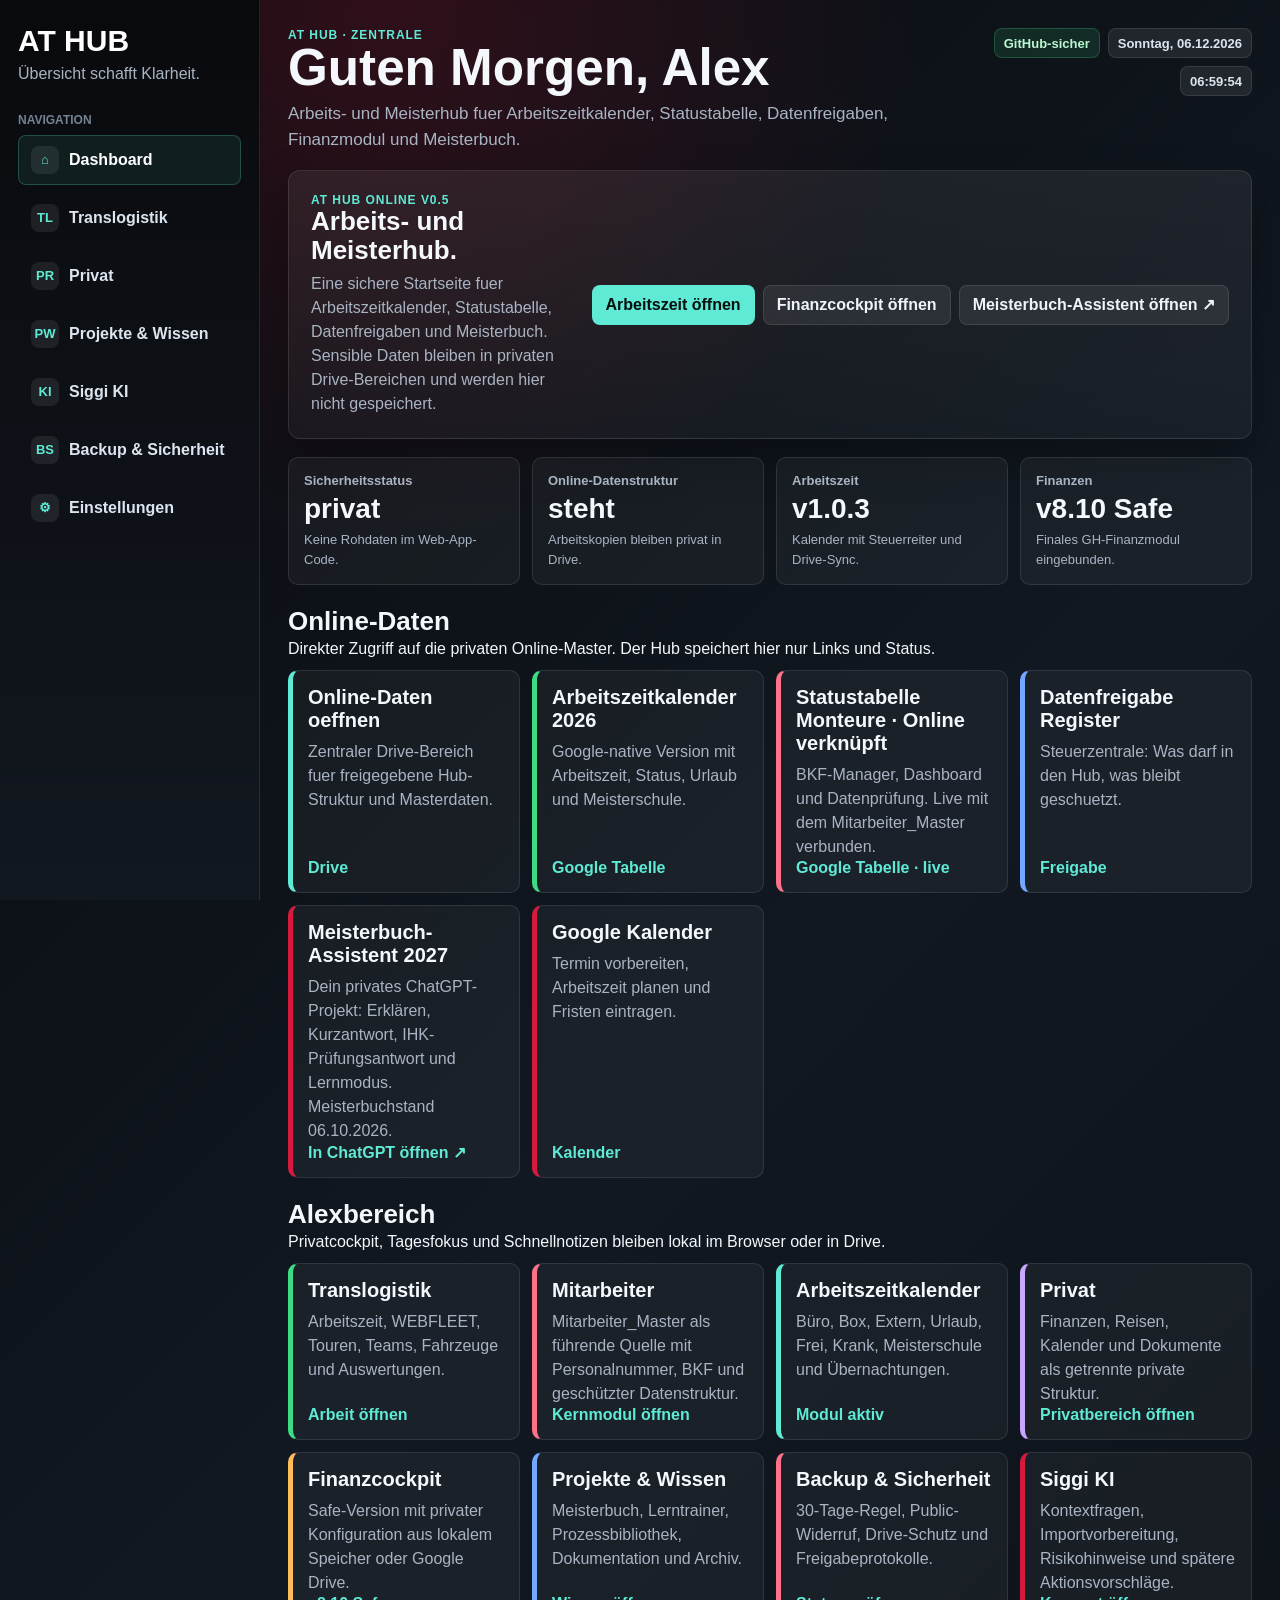
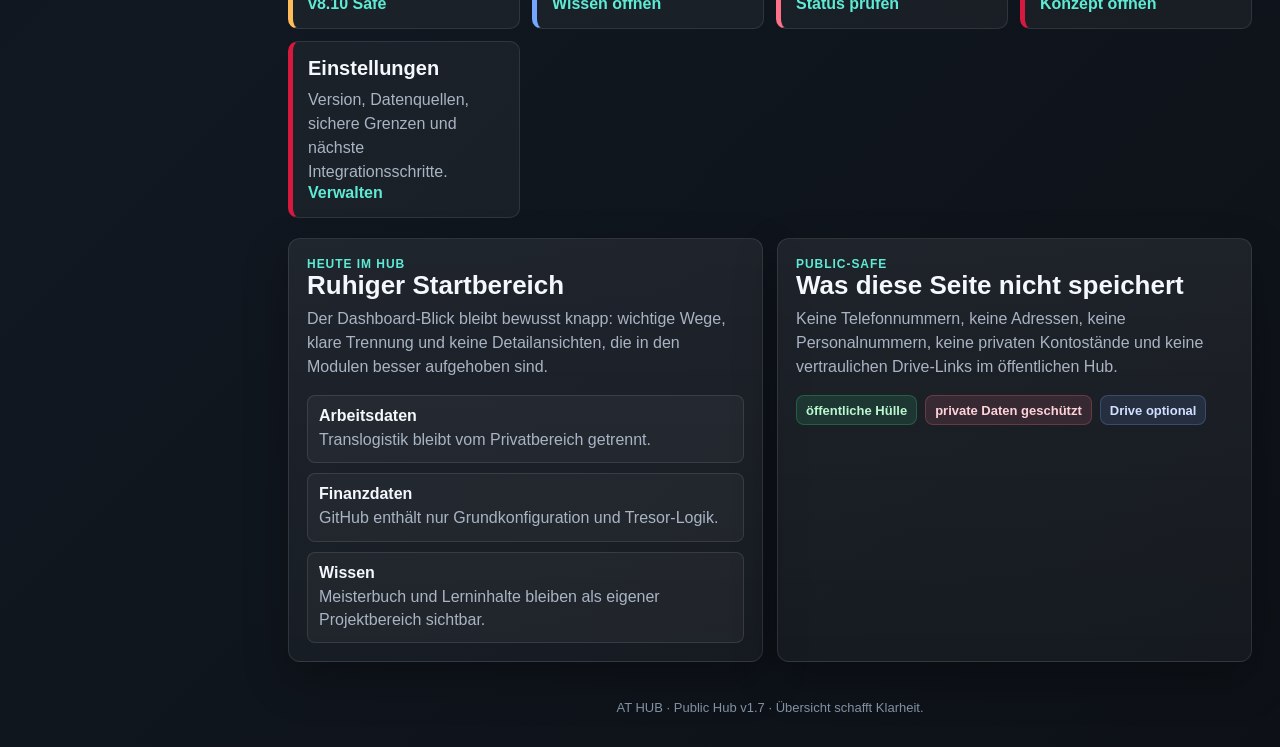
==== index.html @ 854dbe19 "Mitarbeiter-Kernmodul auf Dashboard verlinken" ====
<!doctype html>
<html lang="de">
<head>
  <meta charset="utf-8">
  <meta name="viewport" content="width=device-width,initial-scale=1,viewport-fit=cover">
  <meta name="theme-color" content="#0b0d10">
  <title>AT HUB · Dashboard</title>
  <link rel="manifest" href="manifest.webmanifest">
  <link rel="stylesheet" href="hub.css">
</head>
<body>
<div class="shell">
  <aside class="sidebar">
    <a class="brand" href="index.html">AT HUB</a>
    <div class="motto">Übersicht schafft Klarheit.</div>
    <div class="nav-label">Navigation</div>
    <nav class="nav" aria-label="Hauptnavigation">
      <a href="index.html" data-page="dashboard" class="active"><span class="nav-icon">⌂</span><span>Dashboard</span></a>
      <a href="translogistik.html" data-page="translogistik"><span class="nav-icon">TL</span><span>Translogistik</span></a>
      <a href="privat.html" data-page="privat"><span class="nav-icon">PR</span><span>Privat</span></a>
      <a href="projekte-wissen.html" data-page="wissen"><span class="nav-icon">PW</span><span>Projekte & Wissen</span></a>
      <a href="siggi.html" data-page="siggi"><span class="nav-icon">KI</span><span>Siggi KI</span></a>
      <a href="backup-sicherheit.html" data-page="backup"><span class="nav-icon">BS</span><span>Backup & Sicherheit</span></a>
      <a href="einstellungen-hub.html" data-page="settings"><span class="nav-icon">⚙</span><span>Einstellungen</span></a>
    </nav>
  </aside>

  <main class="content">
    <div class="topbar">
      <div>
        <div class="eyebrow">AT HUB · ZENTRALE</div>
        <h1 id="greeting">Willkommen, Alex</h1>
        <p class="lead">Arbeits- und Meisterhub fuer Arbeitszeitkalender, Statustabelle, Datenfreigaben, Finanzmodul und Meisterbuch.</p>
      </div>
      <div class="status-stack" aria-label="Status">
        <span class="badge safe">GitHub-sicher</span>
        <span class="badge" id="dateText">Datum lädt...</span>
        <span class="badge" id="timeText">Uhrzeit lädt...</span>
      </div>
    </div>

    <section class="hero">
      <div>
        <div class="eyebrow">AT HUB ONLINE v0.5</div>
        <h2>Arbeits- und Meisterhub.</h2>
        <p class="subtle">Eine sichere Startseite fuer Arbeitszeitkalender, Statustabelle, Datenfreigaben und Meisterbuch. Sensible Daten bleiben in privaten Drive-Bereichen und werden hier nicht gespeichert.</p>
      </div>
      <div class="hero-actions">
        <a class="primary-btn" href="arbeitszeit.html">Arbeitszeit öffnen</a>
        <a class="secondary-btn" href="finanzen.html">Finanzcockpit öffnen</a>
        <a class="secondary-btn" href="https://chatgpt.com/g/g-p-6ac491056b1c8191afe016817e76313a/project" target="_blank" rel="noopener noreferrer">Meisterbuch-Assistent öffnen ↗</a>
      </div>
    </section>

    <section class="kpi-grid" aria-label="Hub-Status">
      <article class="kpi"><span>Sicherheitsstatus</span><strong>privat</strong><small>Keine Rohdaten im Web-App-Code.</small></article>
      <article class="kpi"><span>Online-Datenstruktur</span><strong>steht</strong><small>Arbeitskopien bleiben privat in Drive.</small></article>
      <article class="kpi"><span>Arbeitszeit</span><strong>v1.0.3</strong><small>Kalender mit Steuerreiter und Drive-Sync.</small></article>
      <article class="kpi"><span>Finanzen</span><strong>v8.10 Safe</strong><small>Finales GH-Finanzmodul eingebunden.</small></article>
    </section>

    <section class="section-title">
      <div>
        <h2>Online-Daten</h2>
        <p>Direkter Zugriff auf die privaten Online-Master. Der Hub speichert hier nur Links und Status.</p>
      </div>
    </section>

    <div class="module-grid">
      <a class="module module-safe" target="_blank" rel="noopener noreferrer" href="https://drive.google.com/drive/folders/1_gGD9l6rOtXeI-fR3-jDnz3sCQzdpbnr">
        <strong>Online-Daten oeffnen</strong>
        <span>Zentraler Drive-Bereich fuer freigegebene Hub-Struktur und Masterdaten.</span>
        <em>Drive</em>
      </a>
      <a class="module module-work" target="_blank" rel="noopener noreferrer" href="https://docs.google.com/spreadsheets/d/16vAyVqq609U_ZDETvcE8yJM5kMEWAHtp7iB2ndohd1E/edit">
        <strong>Arbeitszeitkalender 2026</strong>
        <span>Google-native Version mit Arbeitszeit, Status, Urlaub und Meisterschule.</span>
        <em>Google Tabelle</em>
      </a>
      <a class="module module-warn" target="_blank" rel="noopener noreferrer" href="https://docs.google.com/spreadsheets/d/1d15_YpaeWthTHFiGiiyVT_990v9n_JuWL2WTGPTy9Ic/edit?usp=drivesdk">
        <strong>Statustabelle Monteure · Online verknüpft</strong>
        <span>BKF-Manager, Dashboard und Datenprüfung. Live mit dem Mitarbeiter_Master verbunden.</span>
        <em>Google Tabelle · live</em>
      </a>
      <a class="module module-info" target="_blank" rel="noopener noreferrer" href="https://docs.google.com/spreadsheets/d/1qKwXimipjuzNYaLTQLPjqeUhBv1ZwWlF7k2uiBNqElY/edit">
        <strong>Datenfreigabe Register</strong>
        <span>Steuerzentrale: Was darf in den Hub, was bleibt geschuetzt.</span>
        <em>Freigabe</em>
      </a>
      <a class="module module-ai" target="_blank" rel="noopener noreferrer" href="https://chatgpt.com/g/g-p-6ac491056b1c8191afe016817e76313a/project">
        <strong>Meisterbuch-Assistent 2027</strong>
        <span>Dein privates ChatGPT-Projekt: Erklären, Kurzantwort, IHK-Prüfungsantwort und Lernmodus. Meisterbuchstand 06.10.2026.</span>
        <em>In ChatGPT öffnen ↗</em>
      </a>
      <a class="module" target="_blank" rel="noopener noreferrer" href="https://calendar.google.com/calendar/u/0/r">
        <strong>Google Kalender</strong>
        <span>Termin vorbereiten, Arbeitszeit planen und Fristen eintragen.</span>
        <em>Kalender</em>
      </a>
    </div>

    <section class="section-title">
      <div>
        <h2>Alexbereich</h2>
        <p>Privatcockpit, Tagesfokus und Schnellnotizen bleiben lokal im Browser oder in Drive.</p>
      </div>
    </section>

    <div class="module-grid">
      <a class="module module-work" href="translogistik.html">
        <strong>Translogistik</strong>
        <span>Arbeitszeit, WEBFLEET, Touren, Teams, Fahrzeuge und Auswertungen.</span>
        <em>Arbeit öffnen</em>
      </a>
      <a class="module module-warn" href="mitarbeiter.html">
        <strong>Mitarbeiter</strong>
        <span>Mitarbeiter_Master als führende Quelle mit Personalnummer, BKF und geschützter Datenstruktur.</span>
        <em>Kernmodul öffnen</em>
      </a>
      <a class="module module-safe" href="arbeitszeit.html">
        <strong>Arbeitszeitkalender</strong>
        <span>Büro, Box, Extern, Urlaub, Frei, Krank, Meisterschule und Übernachtungen.</span>
        <em>Modul aktiv</em>
      </a>
      <a class="module module-private" href="privat.html">
        <strong>Privat</strong>
        <span>Finanzen, Reisen, Kalender und Dokumente als getrennte private Struktur.</span>
        <em>Privatbereich öffnen</em>
      </a>
      <a class="module module-money" href="finanzen.html">
        <strong>Finanzcockpit</strong>
        <span>Safe-Version mit privater Konfiguration aus lokalem Speicher oder Google Drive.</span>
        <em>v8.10 Safe</em>
      </a>
      <a class="module module-info" href="projekte-wissen.html">
        <strong>Projekte & Wissen</strong>
        <span>Meisterbuch, Lerntrainer, Prozessbibliothek, Dokumentation und Archiv.</span>
        <em>Wissen öffnen</em>
      </a>
      <a class="module module-warn" href="backup-sicherheit.html">
        <strong>Backup & Sicherheit</strong>
        <span>30-Tage-Regel, Public-Widerruf, Drive-Schutz und Freigabeprotokolle.</span>
        <em>Status prüfen</em>
      </a>
      <a class="module module-ai" href="siggi.html">
        <strong>Siggi KI</strong>
        <span>Kontextfragen, Importvorbereitung, Risikohinweise und spätere Aktionsvorschläge.</span>
        <em>Konzept öffnen</em>
      </a>
      <a class="module" href="einstellungen-hub.html">
        <strong>Einstellungen</strong>
        <span>Version, Datenquellen, sichere Grenzen und nächste Integrationsschritte.</span>
        <em>Verwalten</em>
      </a>
    </div>

    <section class="split">
      <article class="panel">
        <div class="eyebrow">HEUTE IM HUB</div>
        <h2>Ruhiger Startbereich</h2>
        <p>Der Dashboard-Blick bleibt bewusst knapp: wichtige Wege, klare Trennung und keine Detailansichten, die in den Modulen besser aufgehoben sind.</p>
        <div class="check-list">
          <div><strong>Arbeitsdaten</strong><span>Translogistik bleibt vom Privatbereich getrennt.</span></div>
          <div><strong>Finanzdaten</strong><span>GitHub enthält nur Grundkonfiguration und Tresor-Logik.</span></div>
          <div><strong>Wissen</strong><span>Meisterbuch und Lerninhalte bleiben als eigener Projektbereich sichtbar.</span></div>
        </div>
      </article>
      <article class="panel">
        <div class="eyebrow">PUBLIC-SAFE</div>
        <h2>Was diese Seite nicht speichert</h2>
        <p>Keine Telefonnummern, keine Adressen, keine Personalnummern, keine privaten Kontostände und keine vertraulichen Drive-Links im öffentlichen Hub.</p>
        <div class="actions">
          <span class="badge safe">öffentliche Hülle</span>
          <span class="badge lock">private Daten geschützt</span>
          <span class="badge sync">Drive optional</span>
        </div>
      </article>
    </section>

    <footer>AT HUB · Public Hub v1.7 · Übersicht schafft Klarheit.</footer>
  </main>
</div>
<script src="hub-sync.js"></script>
</body>
</html>
---- hub.css ----
:root{
  --bg:#0b0d10;
  --surface:#11161d;
  --surface-2:#161d26;
  --panel:#1b232e;
  --panel-soft:#202a36;
  --ink:#f4f7fb;
  --muted:#a9b4c3;
  --line:rgba(255,255,255,.1);
  --brand:#d7193f;
  --brand-2:#5eead4;
  --work:#3ddc84;
  --blue:#74a7ff;
  --amber:#ffbd59;
  --purple:#c7a7ff;
  --danger:#ff7188;
  --shadow:0 18px 44px rgba(0,0,0,.28);
}

*{box-sizing:border-box}

html{min-height:100%}

body{
  margin:0;
  min-height:100vh;
  font-family:Arial,Helvetica,sans-serif;
  background:
    radial-gradient(circle at 30% 0%, rgba(215,25,63,.18), transparent 34rem),
    linear-gradient(135deg,#090a0d 0%,#111821 48%,#0d1117 100%);
  color:var(--ink);
}

a{color:inherit}

.shell{
  display:grid;
  grid-template-columns:260px minmax(0,1fr);
  min-height:100vh;
}

.sidebar{
  position:sticky;
  top:0;
  height:100vh;
  padding:24px 18px;
  background:linear-gradient(180deg,#090a0d,#121820);
  border-right:1px solid var(--line);
}

.brand{
  display:block;
  color:#fff;
  font-size:30px;
  font-weight:900;
  letter-spacing:0;
  text-decoration:none;
}

.motto{
  margin-top:5px;
  color:var(--muted);
  line-height:1.35;
}

.nav-label{
  margin-top:28px;
  margin-bottom:8px;
  color:#758294;
  font-size:12px;
  font-weight:800;
  text-transform:uppercase;
}

.nav{
  display:grid;
  gap:8px;
}

.nav a{
  display:flex;
  align-items:center;
  gap:10px;
  min-height:44px;
  padding:10px 12px;
  border:1px solid transparent;
  border-radius:8px;
  color:#dce5ef;
  text-decoration:none;
  font-weight:800;
}

.nav a:hover,
.nav a.active{
  border-color:rgba(94,234,212,.24);
  background:rgba(94,234,212,.08);
  color:#fff;
}

.nav-icon{
  display:grid;
  place-items:center;
  width:28px;
  min-width:28px;
  height:28px;
  border-radius:8px;
  background:rgba(255,255,255,.08);
  color:var(--brand-2);
  font-size:13px;
  font-weight:900;
}

.content{
  width:min(1480px,100%);
  padding:28px;
}

.topbar{
  display:flex;
  align-items:flex-start;
  justify-content:space-between;
  gap:18px;
  margin-bottom:18px;
}

.eyebrow{
  color:var(--brand-2);
  font-size:12px;
  font-weight:900;
  letter-spacing:.08em;
  text-transform:uppercase;
}

h1,h2,h3,p{margin-top:0}

h1{
  margin-bottom:8px;
  font-size:clamp(30px,4vw,52px);
  line-height:1;
}

h2{
  margin-bottom:8px;
  font-size:26px;
  line-height:1.1;
}

h3{
  margin-bottom:7px;
  font-size:19px;
}

.lead,
.subtle,
.panel p,
.module span,
.kpi small,
.data-item p{
  color:var(--muted);
  line-height:1.5;
}

.lead{
  max-width:760px;
  margin-bottom:0;
  font-size:17px;
}

.status-stack{
  display:flex;
  flex-wrap:wrap;
  justify-content:flex-end;
  gap:8px;
}

.badge{
  display:inline-flex;
  align-items:center;
  justify-content:center;
  min-height:30px;
  border-radius:8px;
  padding:5px 9px;
  background:rgba(255,255,255,.08);
  border:1px solid var(--line);
  color:#dce5ef;
  font-size:13px;
  font-weight:800;
  white-space:nowrap;
}

.badge.safe,
.badge.ok{background:rgba(61,220,132,.12);border-color:rgba(61,220,132,.24);color:#baf7d1}
.badge.lock{background:rgba(255,113,136,.12);border-color:rgba(255,113,136,.24);color:#ffd1d9}
.badge.sync{background:rgba(116,167,255,.12);border-color:rgba(116,167,255,.24);color:#d1e0ff}
.badge.open{background:rgba(255,189,89,.12);border-color:rgba(255,189,89,.28);color:#ffe2ad}

.hero,
.panel,
.wt-panel,
.wt-syncbar,
.wt-toolbar,
.wt-focusbar{
  border:1px solid var(--line);
  border-radius:12px;
  background:linear-gradient(180deg,rgba(255,255,255,.065),rgba(255,255,255,.035));
  box-shadow:var(--shadow);
}

.hero{
  display:grid;
  grid-template-columns:minmax(0,1fr) auto;
  gap:18px;
  align-items:center;
  padding:22px;
  margin-bottom:18px;
}

.hero h2{max-width:780px}
.hero p{max-width:860px;margin-bottom:0}

.hero-actions,
.actions,
.wt-actions{
  display:flex;
  flex-wrap:wrap;
  gap:8px;
  align-items:center;
}

.primary-btn,
.secondary-btn,
.danger-btn,
.wt-primary-btn,
button{
  min-height:40px;
  border:1px solid transparent;
  border-radius:8px;
  padding:9px 13px;
  font:inherit;
  font-weight:900;
  color:var(--ink);
  cursor:pointer;
  text-decoration:none;
  display:inline-flex;
  align-items:center;
  justify-content:center;
  gap:7px;
  white-space:nowrap;
}

.primary-btn,
.wt-primary-btn{
  background:var(--brand-2);
  color:#06100f;
}

.secondary-btn,
button{
  background:rgba(255,255,255,.08);
  border-color:var(--line);
  color:#eef4fa;
}

.danger-btn{
  background:rgba(255,113,136,.14);
  border-color:rgba(255,113,136,.28);
  color:#ffd7de;
}

.primary-btn:hover,
.wt-primary-btn:hover{filter:brightness(1.07)}
.secondary-btn:hover,
button:hover{background:rgba(94,234,212,.1);border-color:rgba(94,234,212,.35)}
.danger-btn:hover{background:rgba(255,113,136,.2)}

.kpi-grid,
.module-grid,
.data-list,
.wt-kpis{
  display:grid;
  grid-template-columns:repeat(auto-fit,minmax(220px,1fr));
  gap:12px;
  margin-bottom:20px;
}

.kpi,
.module,
.data-item{
  border:1px solid var(--line);
  border-radius:10px;
  background:rgba(255,255,255,.045);
  padding:15px;
}

.kpi span,
.data-item span{
  display:block;
  color:var(--muted);
  font-size:13px;
  font-weight:800;
}

.kpi strong{
  display:block;
  margin-top:5px;
  font-size:28px;
}

.kpi small{
  display:block;
  margin-top:5px;
  font-size:13px;
}

.section-title{
  display:flex;
  align-items:end;
  justify-content:space-between;
  gap:16px;
  margin:22px 0 12px;
}

.section-title h2{margin-bottom:4px}
.section-title p{margin-bottom:0}

.module{
  display:flex;
  flex-direction:column;
  min-height:164px;
  color:inherit;
  text-decoration:none;
  border-left:5px solid var(--brand);
  transition:transform .18s ease,border-color .18s ease,background .18s ease;
}

.module:hover{
  transform:translateY(-2px);
  background:rgba(255,255,255,.07);
  border-color:rgba(255,255,255,.15);
}

.module strong{
  display:block;
  font-size:20px;
}

.module span{
  display:block;
  margin-top:8px;
}

.module em{
  margin-top:auto;
  color:var(--brand-2);
  font-style:normal;
  font-weight:900;
}

.module-work{border-left-color:var(--work)}
.module-safe{border-left-color:var(--brand-2)}
.module-private{border-left-color:var(--purple)}
.module-money{border-left-color:var(--amber)}
.module-info{border-left-color:var(--blue)}
.module-warn{border-left-color:var(--danger)}
.module-ai{border-left-color:var(--brand)}

.module-list{
  display:grid;
  grid-template-columns:repeat(auto-fit,minmax(240px,1fr));
  gap:12px;
}

.split{
  display:grid;
  grid-template-columns:repeat(auto-fit,minmax(300px,1fr));
  gap:14px;
  margin-top:18px;
}

.panel{
  padding:18px;
  margin-bottom:16px;
}

.check-list{
  display:grid;
  gap:10px;
  margin-top:14px;
}

.check-list div{
  border:1px solid var(--line);
  border-radius:8px;
  background:rgba(255,255,255,.04);
  padding:11px;
}

.check-list strong,
.check-list span{display:block}
.check-list span{margin-top:3px;color:var(--muted);line-height:1.45}

footer{
  padding:22px 0 4px;
  color:#8290a3;
  text-align:center;
  font-size:13px;
}

/* Arbeitszeitkalender */
.back{
  display:inline-flex;
  margin-bottom:14px;
  color:var(--brand-2);
  font-weight:900;
  text-decoration:none;
}

.wt-content{max-width:1280px}
.wt-topbar{align-items:center}

.wt-syncbar,
.wt-toolbar,
.wt-focusbar{
  display:flex;
  justify-content:space-between;
  gap:14px;
  align-items:center;
  padding:14px 16px;
  margin-bottom:16px;
}

.wt-month-nav{
  display:flex;
  gap:8px;
  align-items:center;
}

.wt-month-button{
  min-width:190px;
}

.wt-weekdays,
.wt-calendar{
  display:grid;
  grid-template-columns:repeat(7,minmax(0,1fr));
  gap:8px;
}

.wt-weekdays{
  margin-bottom:8px;
  color:#8090a5;
  font-size:13px;
  font-weight:900;
  text-align:center;
}

.wt-day{
  min-height:96px;
  align-items:flex-start;
  justify-content:flex-start;
  white-space:normal;
  text-align:left;
  background:rgba(255,255,255,.05);
}

.wt-note{margin:12px 0 0}

.calendar-modal{
  position:fixed;
  inset:0;
  z-index:40;
  display:grid;
  place-items:start center;
  padding:28px 14px;
  overflow:auto;
  background:rgba(0,0,0,.66);
}

.calendar-modal[hidden]{display:none}

.calendar-modal-card{
  width:min(900px,100%);
  border:1px solid var(--line);
  border-radius:12px;
  background:#111821;
  box-shadow:0 28px 80px rgba(0,0,0,.42);
  padding:18px;
}

.wt-modal-head{
  display:flex;
  justify-content:space-between;
  gap:14px;
  margin-bottom:14px;
}

.wt-form{
  display:grid;
  grid-template-columns:repeat(2,minmax(0,1fr));
  gap:12px;
}

.wt-span2{grid-column:1 / -1}

label{
  display:grid;
  gap:6px;
  color:#dce5ef;
  font-weight:800;
}

input,
select,
textarea{
  width:100%;
  border:1px solid var(--line);
  border-radius:8px;
  padding:10px;
  background:#0d131a;
  color:var(--ink);
  font:inherit;
}

.wt-check{
  display:flex;
  align-items:center;
  gap:8px;
}

.wt-check input{
  width:auto;
}

.wt-subsection{
  padding:10px;
  border:1px solid var(--line);
  border-radius:8px;
  background:rgba(94,234,212,.06);
}

.wt-form-actions{
  display:flex;
  justify-content:space-between;
  gap:10px;
  align-items:center;
}

@media(max-width:900px){
  .shell{grid-template-columns:1fr}
  .sidebar{
    position:static;
    height:auto;
    padding:18px;
  }
  .nav{
    display:flex;
    overflow-x:auto;
    padding-bottom:4px;
  }
  .nav a{min-width:max-content}
  .content{padding:18px}
  .topbar,.hero{grid-template-columns:1fr;display:grid}
  .status-stack{justify-content:flex-start}
  .hero-actions{justify-content:flex-start}
}

@media(max-width:720px){
  .content{padding:14px}
  h1{font-size:34px}
  .kpi-grid,.module-grid,.module-list,.split{grid-template-columns:1fr}
  .hero,.panel{padding:15px}
  .wt-syncbar,.wt-toolbar,.wt-focusbar,.wt-form-actions{align-items:flex-start;flex-direction:column}
  .wt-weekdays{display:none}
  .wt-calendar{grid-template-columns:1fr}
  .wt-form{grid-template-columns:1fr}
  .wt-span2{grid-column:auto}
}
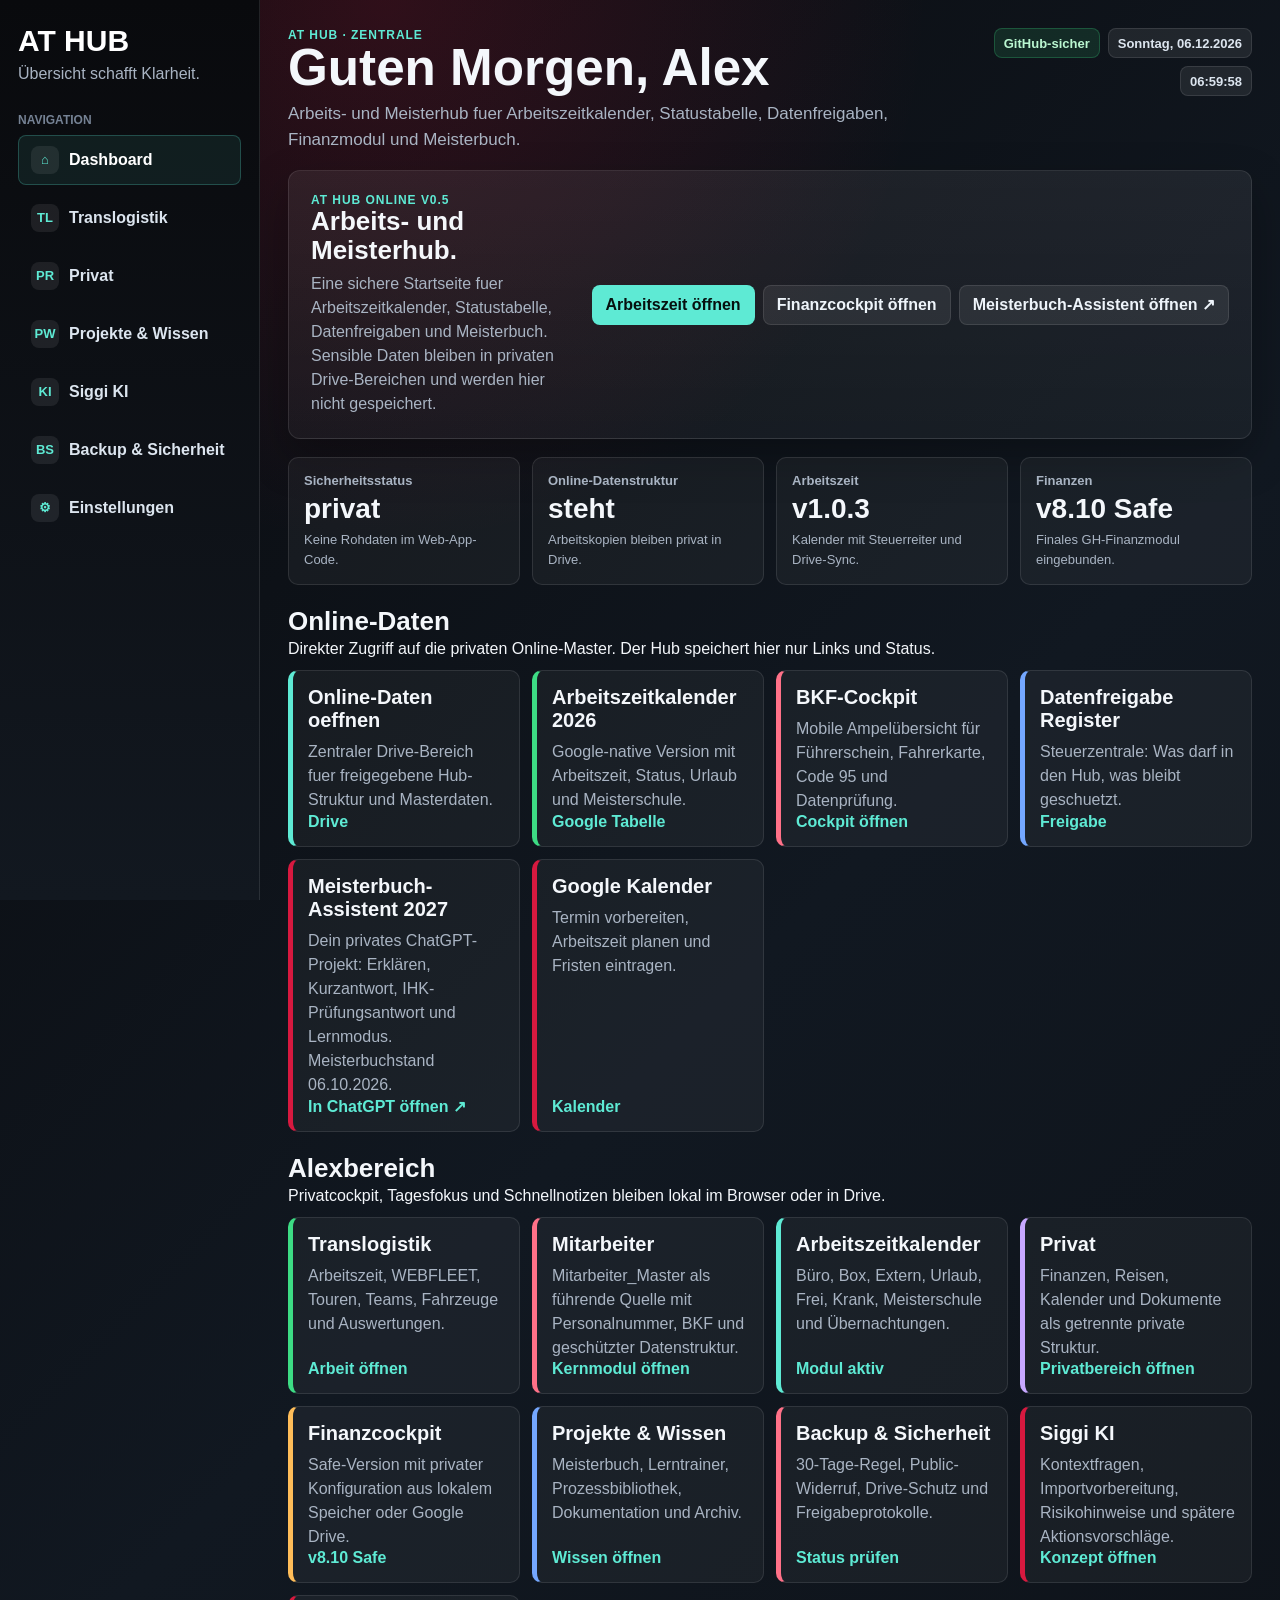
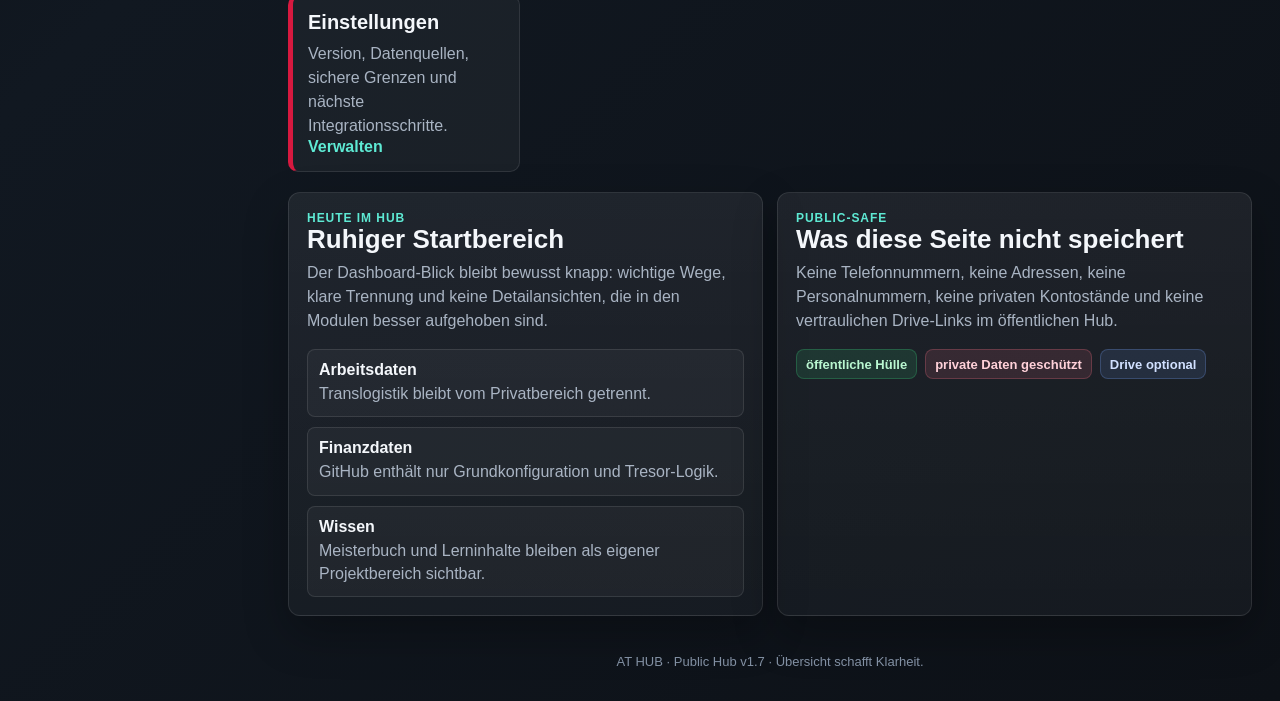
==== commit 6bdda632: "BKF-Cockpit auf Dashboard verlinken" ====
--- a/index.html
+++ b/index.html
@@ -77,10 +77,10 @@
         <span>Google-native Version mit Arbeitszeit, Status, Urlaub und Meisterschule.</span>
         <em>Google Tabelle</em>
       </a>
-      <a class="module module-warn" target="_blank" rel="noopener noreferrer" href="https://docs.google.com/spreadsheets/d/1d15_YpaeWthTHFiGiiyVT_990v9n_JuWL2WTGPTy9Ic/edit?usp=drivesdk">
-        <strong>Statustabelle Monteure · Online verknüpft</strong>
-        <span>BKF-Manager, Dashboard und Datenprüfung. Live mit dem Mitarbeiter_Master verbunden.</span>
-        <em>Google Tabelle · live</em>
+      <a class="module module-warn" href="bkf.html">
+        <strong>BKF-Cockpit</strong>
+        <span>Mobile Ampelübersicht für Führerschein, Fahrerkarte, Code 95 und Datenprüfung.</span>
+        <em>Cockpit öffnen</em>
       </a>
       <a class="module module-info" target="_blank" rel="noopener noreferrer" href="https://docs.google.com/spreadsheets/d/1qKwXimipjuzNYaLTQLPjqeUhBv1ZwWlF7k2uiBNqElY/edit">
         <strong>Datenfreigabe Register</strong>
--- a/hub.css
+++ b/hub.css
@@ -575,3 +575,99 @@
   .wt-form{grid-template-columns:1fr}
   .wt-span2{grid-column:auto}
 }
+
+
+/* BKF Cockpit */
+.bkf-content{max-width:1280px}
+.bkf-hero{
+  display:grid;
+  grid-template-columns:minmax(0,1fr) auto;
+  gap:18px;
+  align-items:center;
+  padding:20px;
+  margin-bottom:18px;
+  border:1px solid var(--line);
+  border-radius:12px;
+  background:linear-gradient(180deg,rgba(255,255,255,.065),rgba(255,255,255,.035));
+  box-shadow:var(--shadow);
+}
+.bkf-hero p{margin:0;color:var(--muted);line-height:1.5}
+.bkf-status-grid{
+  display:grid;
+  grid-template-columns:repeat(4,minmax(0,1fr));
+  gap:12px;
+  margin-bottom:22px;
+}
+.bkf-status{
+  display:grid;
+  grid-template-columns:auto minmax(0,1fr) auto;
+  gap:12px;
+  align-items:center;
+  min-height:122px;
+  padding:16px;
+  border:1px solid var(--line);
+  border-radius:12px;
+  background:rgba(255,255,255,.05);
+  color:inherit;
+  text-decoration:none;
+}
+.bkf-status:hover{background:rgba(255,255,255,.08);transform:translateY(-1px)}
+.bkf-dot{width:18px;height:18px;border-radius:50%}
+.bkf-status-copy span{display:block;font-size:12px;font-weight:900;letter-spacing:.08em}
+.bkf-status-copy strong{display:block;margin-top:4px;font-size:20px}
+.bkf-status-copy small{display:block;margin-top:5px;color:var(--muted);line-height:1.4}
+.bkf-arrow{font-size:30px;color:var(--muted)}
+.bkf-red{border-left:5px solid #ff4d67}
+.bkf-red .bkf-dot{background:#ff4d67}
+.bkf-orange{border-left:5px solid #ff9f43}
+.bkf-orange .bkf-dot{background:#ff9f43}
+.bkf-yellow{border-left:5px solid #ffd84d}
+.bkf-yellow .bkf-dot{background:#ffd84d}
+.bkf-review{border-left:5px solid #74a7ff}
+.bkf-review .bkf-dot{background:#74a7ff}
+.bkf-action-grid{
+  display:grid;
+  grid-template-columns:repeat(2,minmax(0,1fr));
+  gap:12px;
+  margin-bottom:20px;
+}
+.bkf-action-card{
+  display:flex;
+  gap:14px;
+  align-items:center;
+  min-height:108px;
+  padding:16px;
+  border:1px solid var(--line);
+  border-radius:12px;
+  background:rgba(255,255,255,.045);
+  color:inherit;
+  text-decoration:none;
+}
+.bkf-action-card:hover{background:rgba(94,234,212,.08);border-color:rgba(94,234,212,.28)}
+.bkf-action-card strong{display:block;font-size:20px}
+.bkf-action-card p{margin:5px 0 0;color:var(--muted);line-height:1.45}
+.bkf-icon{
+  display:grid;
+  place-items:center;
+  width:48px;
+  min-width:48px;
+  height:48px;
+  border-radius:12px;
+  background:rgba(94,234,212,.1);
+  border:1px solid rgba(94,234,212,.2);
+  color:var(--brand-2);
+  font-weight:900;
+}
+@media(max-width:1050px){
+  .bkf-status-grid{grid-template-columns:repeat(2,minmax(0,1fr))}
+}
+@media(max-width:720px){
+  .bkf-hero{grid-template-columns:1fr;padding:15px}
+  .bkf-status-grid,.bkf-action-grid{grid-template-columns:1fr}
+  .bkf-status{min-height:104px;padding:14px}
+  .bkf-status-copy strong{font-size:19px}
+  .bkf-action-card{min-height:92px;padding:14px}
+  .bkf-icon{width:44px;min-width:44px;height:44px}
+  .bkf-content .hero-actions{display:grid;grid-template-columns:1fr}
+  .bkf-content .primary-btn,.bkf-content .secondary-btn{width:100%}
+}
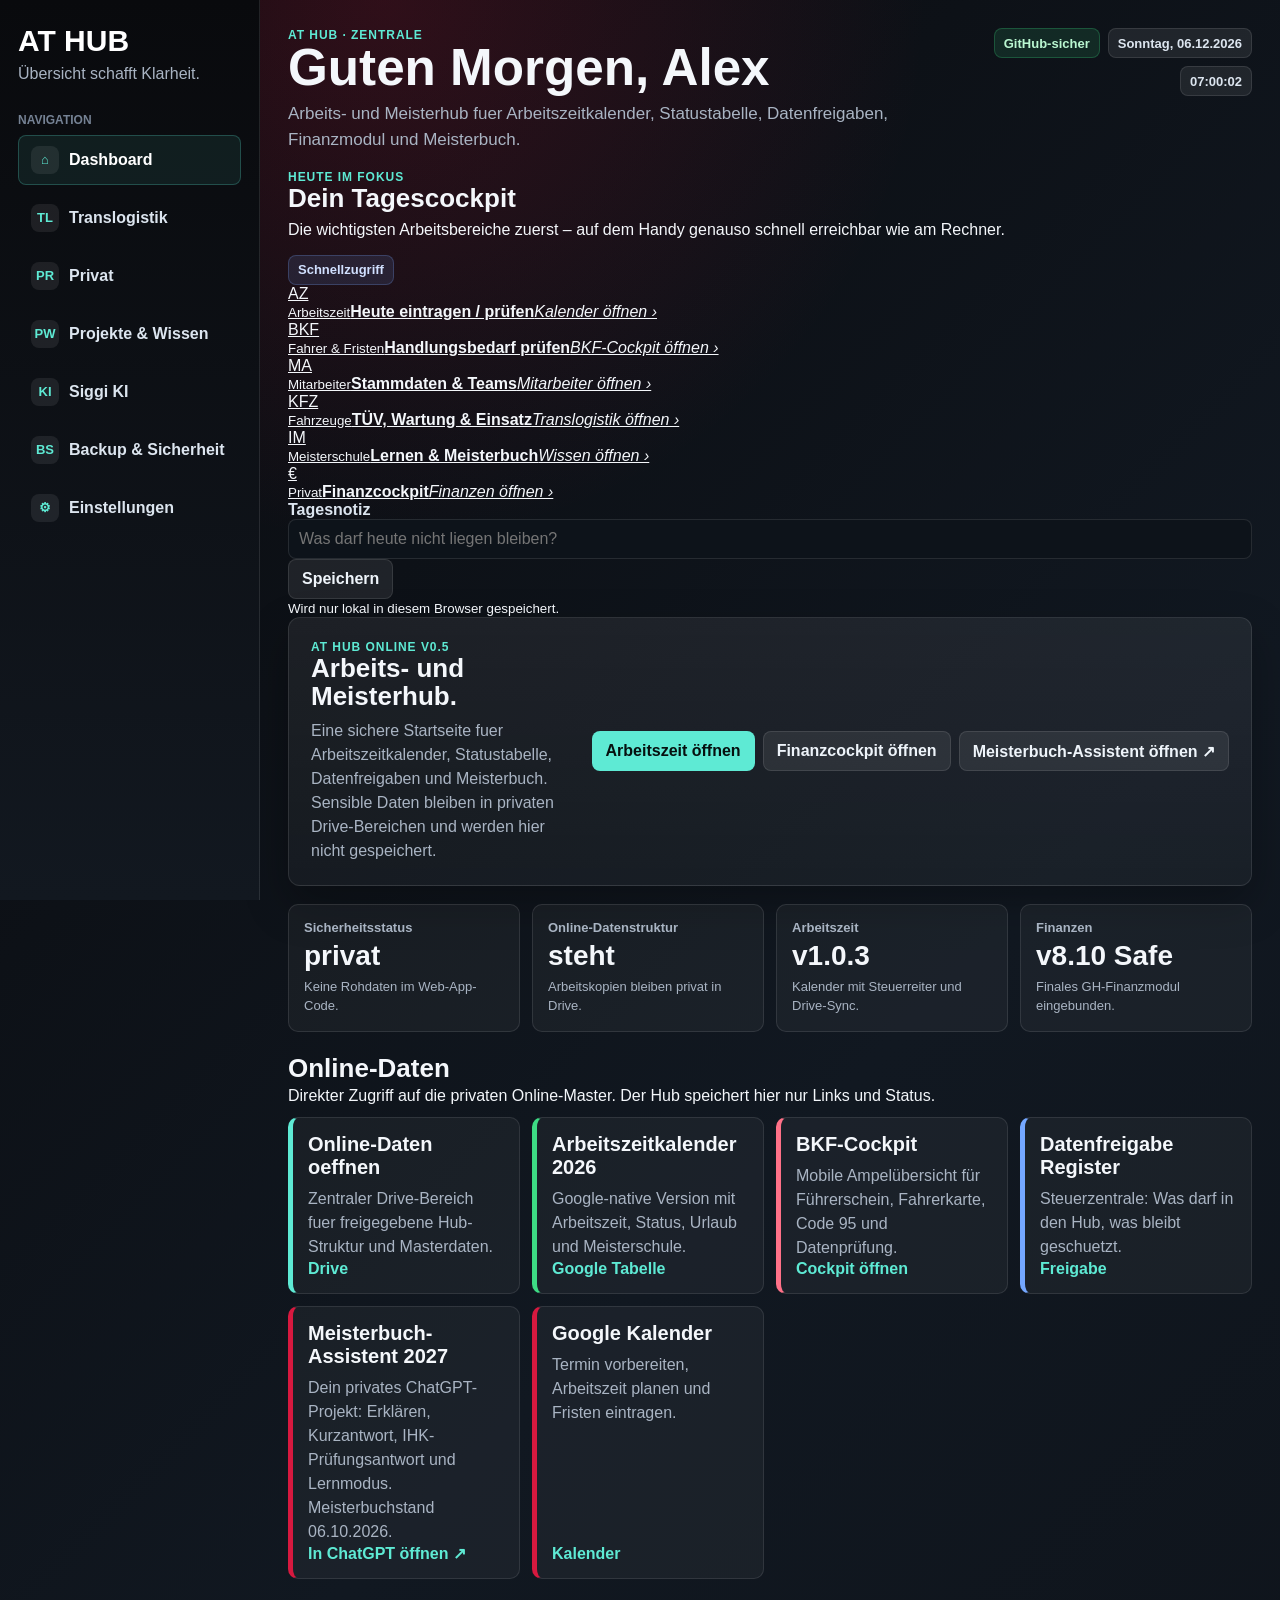
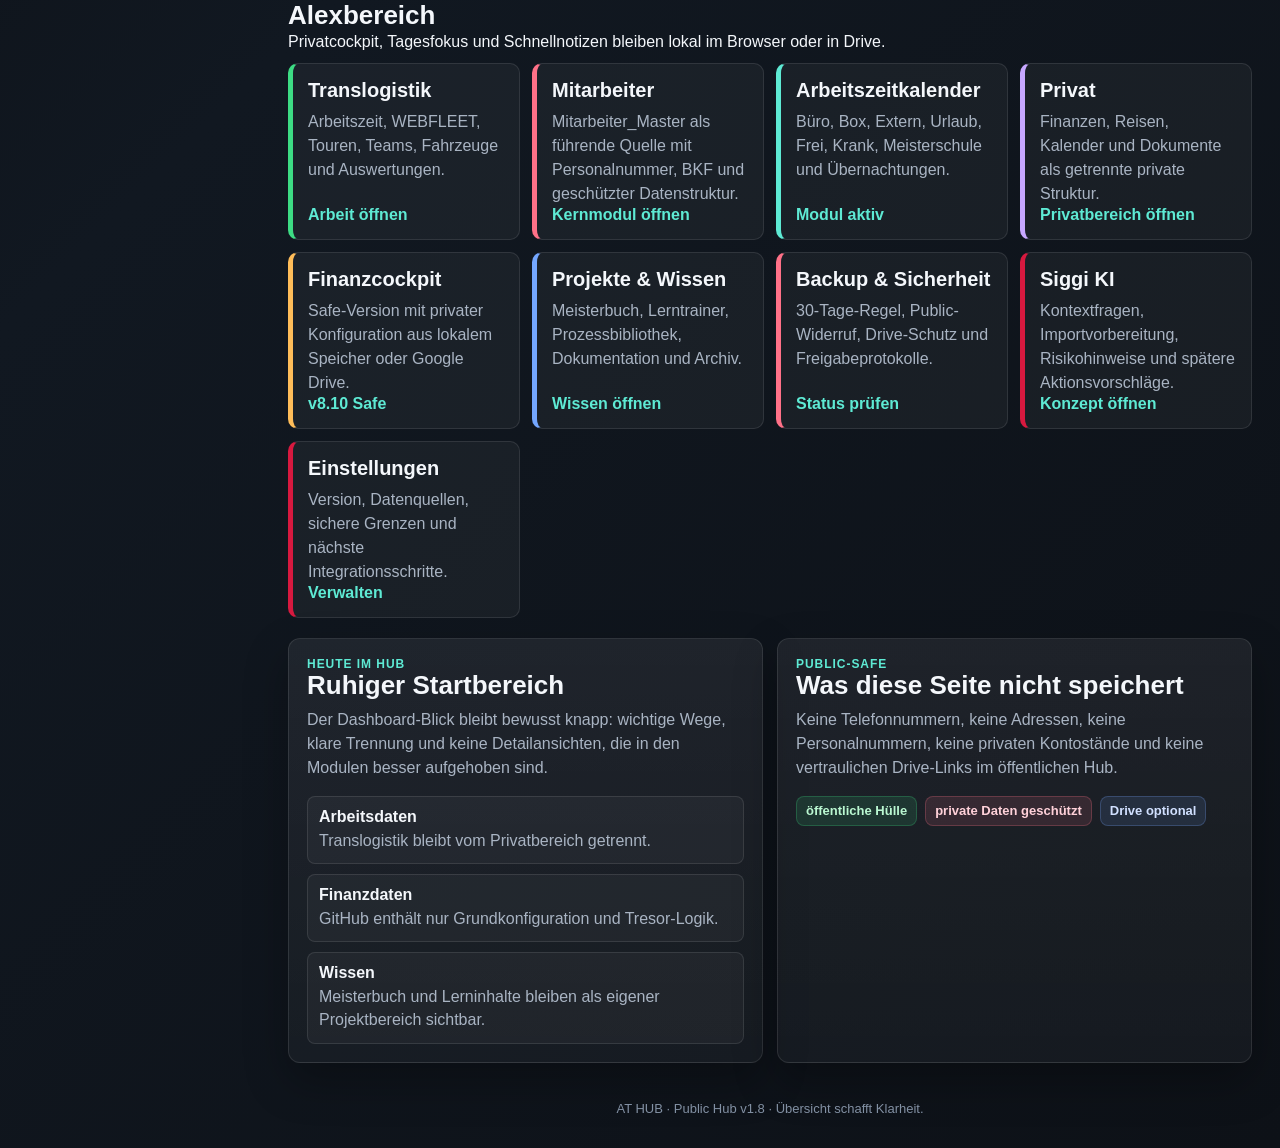
==== commit bd2fe367: "Tagescockpit auf Dashboard ergänzen" ====
--- a/index.html
+++ b/index.html
@@ -39,6 +39,58 @@
       </div>
     </div>
 
+    <section class="daily-cockpit" aria-label="Tagescockpit">
+      <div class="daily-head">
+        <div>
+          <div class="eyebrow">HEUTE IM FOKUS</div>
+          <h2>Dein Tagescockpit</h2>
+          <p>Die wichtigsten Arbeitsbereiche zuerst – auf dem Handy genauso schnell erreichbar wie am Rechner.</p>
+        </div>
+        <span class="badge sync">Schnellzugriff</span>
+      </div>
+
+      <div class="daily-grid">
+        <a class="daily-card daily-work" href="arbeitszeit.html">
+          <span class="daily-icon">AZ</span>
+          <div><small>Arbeitszeit</small><strong>Heute eintragen / prüfen</strong><em>Kalender öffnen ›</em></div>
+        </a>
+
+        <a class="daily-card daily-danger" href="bkf.html">
+          <span class="daily-icon">BKF</span>
+          <div><small>Fahrer & Fristen</small><strong>Handlungsbedarf prüfen</strong><em>BKF-Cockpit öffnen ›</em></div>
+        </a>
+
+        <a class="daily-card daily-info" href="mitarbeiter.html">
+          <span class="daily-icon">MA</span>
+          <div><small>Mitarbeiter</small><strong>Stammdaten & Teams</strong><em>Mitarbeiter öffnen ›</em></div>
+        </a>
+
+        <a class="daily-card daily-amber" href="translogistik.html">
+          <span class="daily-icon">KFZ</span>
+          <div><small>Fahrzeuge</small><strong>TÜV, Wartung & Einsatz</strong><em>Translogistik öffnen ›</em></div>
+        </a>
+
+        <a class="daily-card daily-purple" href="projekte-wissen.html">
+          <span class="daily-icon">IM</span>
+          <div><small>Meisterschule</small><strong>Lernen & Meisterbuch</strong><em>Wissen öffnen ›</em></div>
+        </a>
+
+        <a class="daily-card daily-money" href="finanzen.html">
+          <span class="daily-icon">€</span>
+          <div><small>Privat</small><strong>Finanzcockpit</strong><em>Finanzen öffnen ›</em></div>
+        </a>
+      </div>
+
+      <div class="daily-note">
+        <label for="dailyFocus">Tagesnotiz</label>
+        <div class="daily-note-row">
+          <input id="dailyFocus" type="text" maxlength="180" placeholder="Was darf heute nicht liegen bleiben?">
+          <button id="saveDailyFocus" type="button">Speichern</button>
+        </div>
+        <small id="dailyFocusState">Wird nur lokal in diesem Browser gespeichert.</small>
+      </div>
+    </section>
+
     <section class="hero">
       <div>
         <div class="eyebrow">AT HUB ONLINE v0.5</div>
@@ -177,7 +229,7 @@
       </article>
     </section>
 
-    <footer>AT HUB · Public Hub v1.7 · Übersicht schafft Klarheit.</footer>
+    <footer>AT HUB · Public Hub v1.8 · Übersicht schafft Klarheit.</footer>
   </main>
 </div>
 <script src="hub-sync.js"></script>
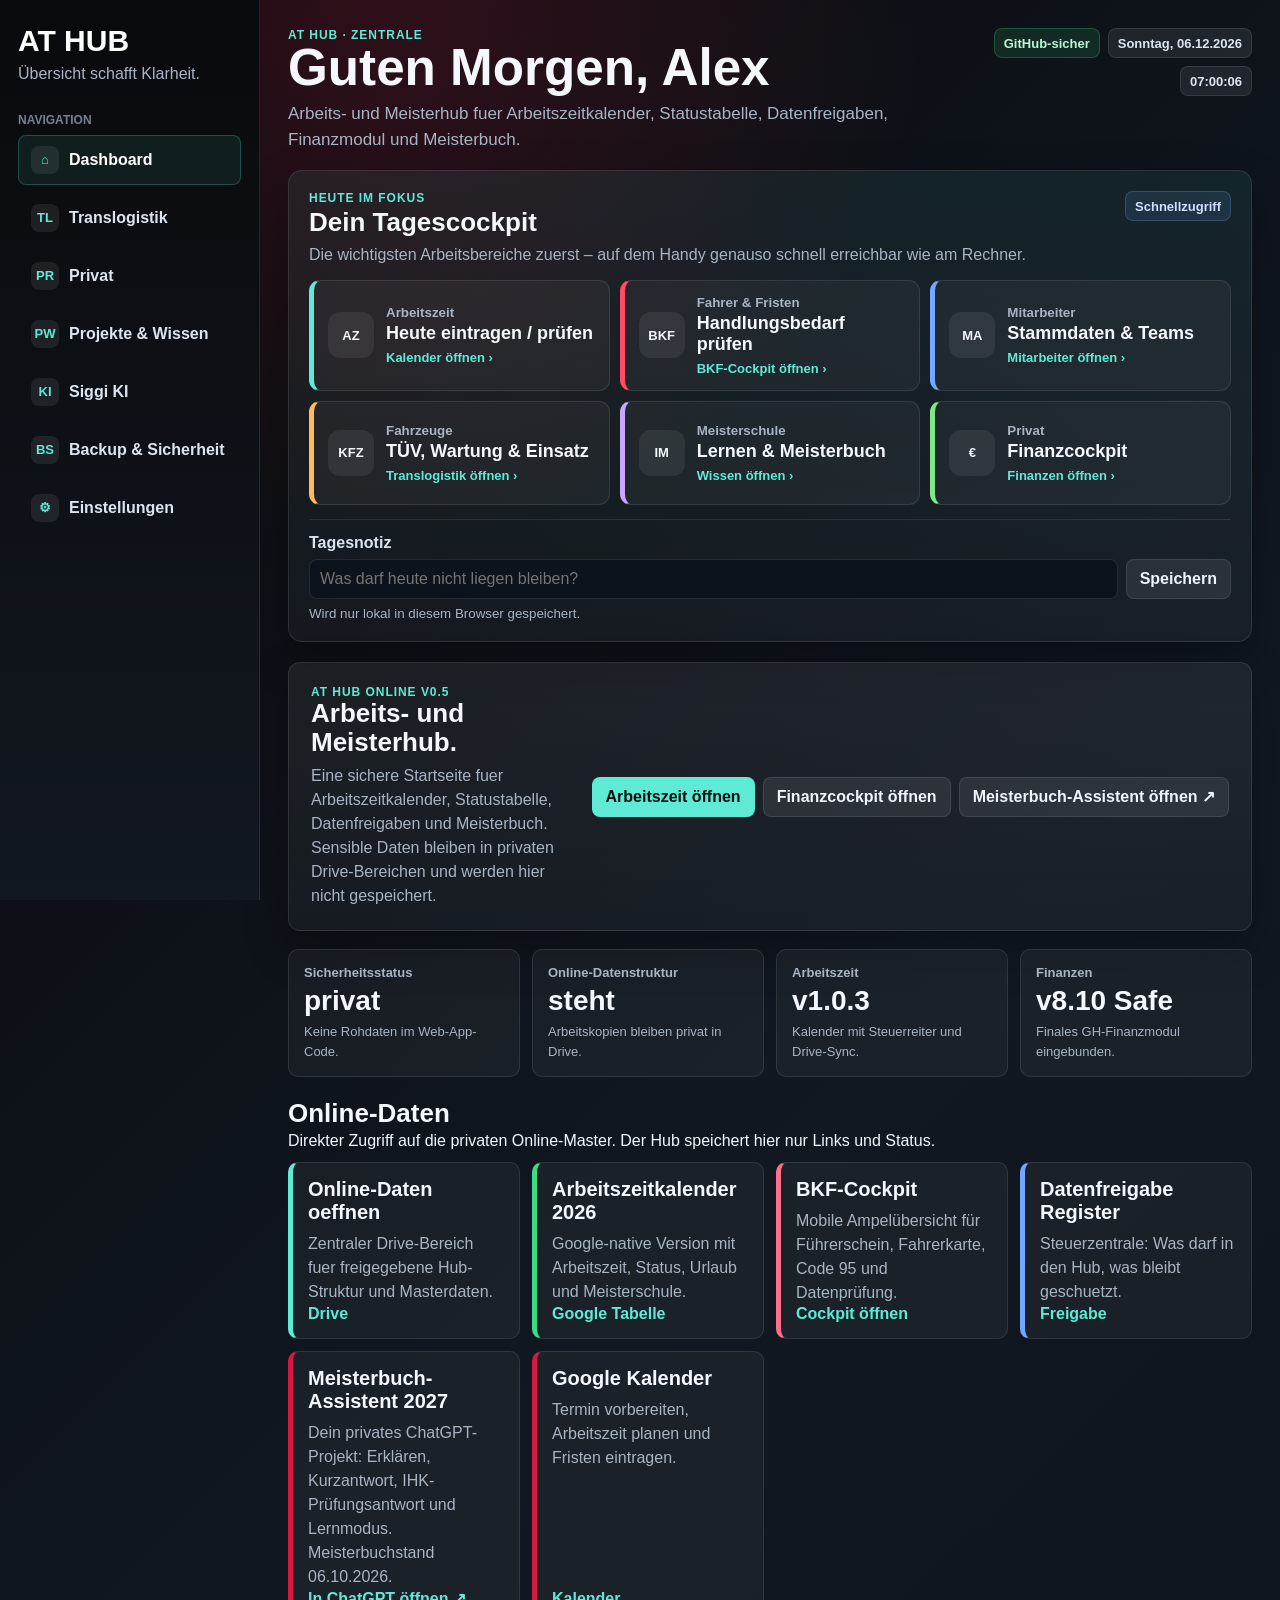
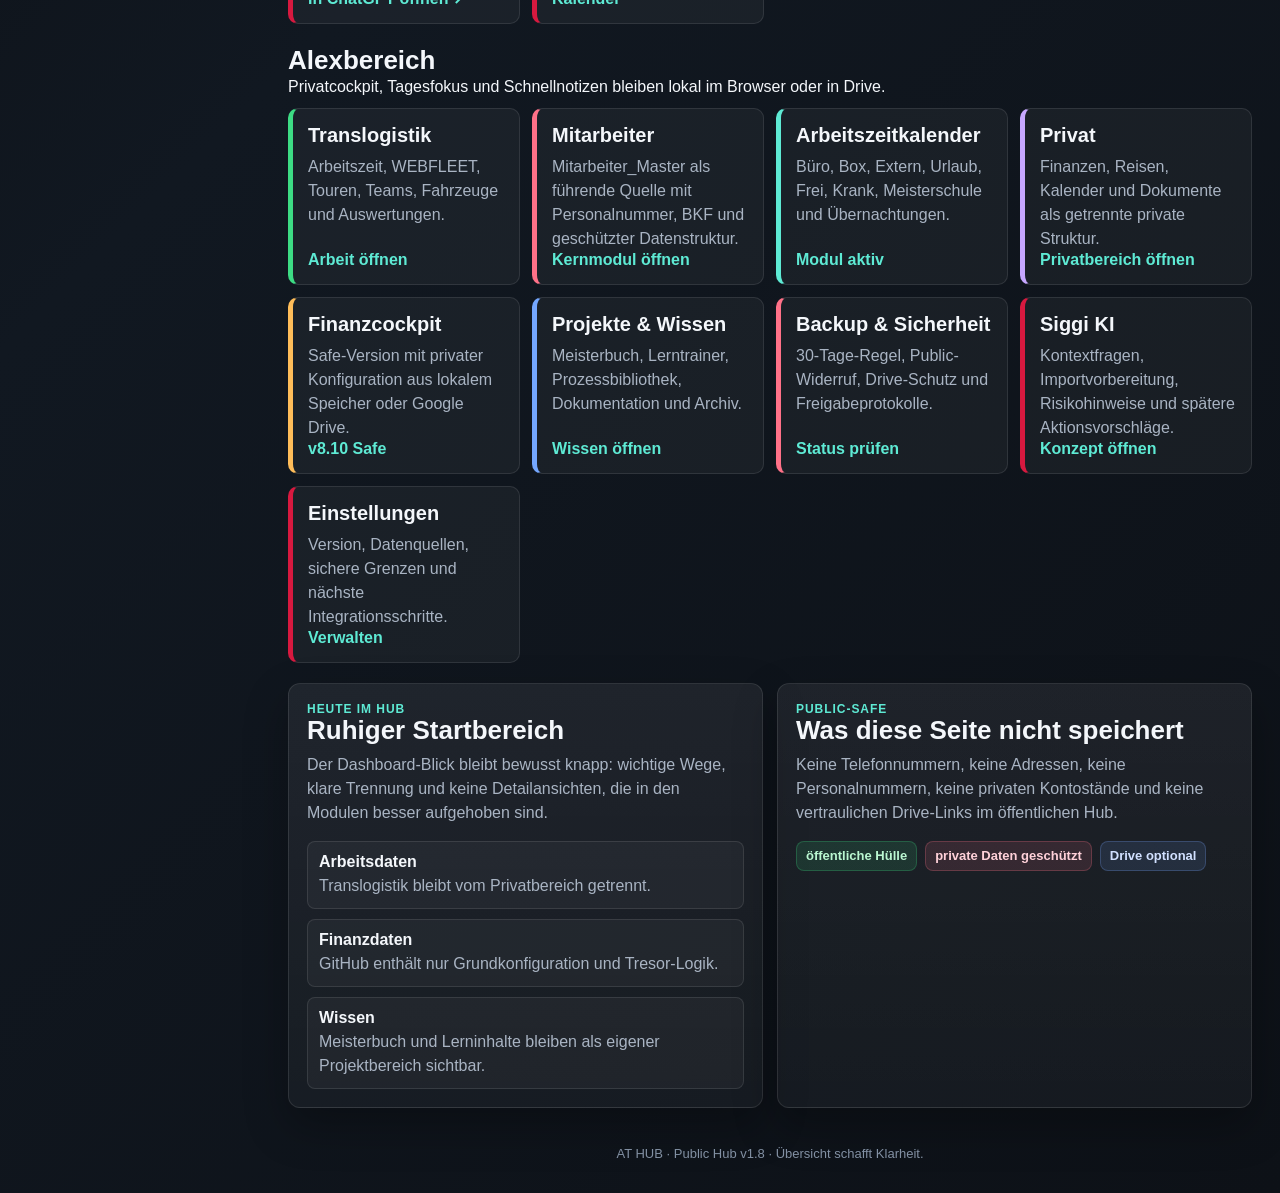
==== commit 00a066f8: "Tagescockpit für echte Statuswerte vorbereiten" ====
--- a/index.html
+++ b/index.html
@@ -57,7 +57,7 @@
 
         <a class="daily-card daily-danger" href="bkf.html">
           <span class="daily-icon">BKF</span>
-          <div><small>Fahrer & Fristen</small><strong>Handlungsbedarf prüfen</strong><em>BKF-Cockpit öffnen ›</em></div>
+          <div><small>Fahrer & Fristen</small><strong id="bkfDailyStatus">Handlungsbedarf prüfen</strong><em id="bkfDailyDetail">BKF-Cockpit öffnen ›</em></div>
         </a>
 
         <a class="daily-card daily-info" href="mitarbeiter.html">
@@ -67,12 +67,12 @@
 
         <a class="daily-card daily-amber" href="translogistik.html">
           <span class="daily-icon">KFZ</span>
-          <div><small>Fahrzeuge</small><strong>TÜV, Wartung & Einsatz</strong><em>Translogistik öffnen ›</em></div>
+          <div><small>Fahrzeuge</small><strong id="vehicleDailyStatus">TÜV, Wartung & Einsatz</strong><em id="vehicleDailyDetail">Translogistik öffnen ›</em></div>
         </a>
 
         <a class="daily-card daily-purple" href="projekte-wissen.html">
           <span class="daily-icon">IM</span>
-          <div><small>Meisterschule</small><strong>Lernen & Meisterbuch</strong><em>Wissen öffnen ›</em></div>
+          <div><small>Meisterschule</small><strong id="schoolDailyStatus">Lernen & Meisterbuch</strong><em id="schoolDailyDetail">Wissen öffnen ›</em></div>
         </a>
 
         <a class="daily-card daily-money" href="finanzen.html">
--- a/hub.css
+++ b/hub.css
@@ -671,3 +671,82 @@
   .bkf-content .hero-actions{display:grid;grid-template-columns:1fr}
   .bkf-content .primary-btn,.bkf-content .secondary-btn{width:100%}
 }
+
+
+/* Dashboard Tagescockpit */
+.daily-cockpit{
+  margin-bottom:20px;
+  padding:20px;
+  border:1px solid var(--line);
+  border-radius:14px;
+  background:linear-gradient(180deg,rgba(94,234,212,.08),rgba(255,255,255,.035));
+  box-shadow:var(--shadow);
+}
+.daily-head{
+  display:flex;
+  justify-content:space-between;
+  align-items:flex-start;
+  gap:16px;
+  margin-bottom:14px;
+}
+.daily-head h2{margin:3px 0 6px}
+.daily-head p{margin:0;color:var(--muted);line-height:1.45}
+.daily-grid{
+  display:grid;
+  grid-template-columns:repeat(3,minmax(0,1fr));
+  gap:10px;
+}
+.daily-card{
+  display:flex;
+  gap:12px;
+  align-items:center;
+  min-height:104px;
+  padding:14px;
+  border:1px solid var(--line);
+  border-left:5px solid var(--brand-2);
+  border-radius:11px;
+  background:rgba(255,255,255,.045);
+  color:inherit;
+  text-decoration:none;
+  transition:.18s ease;
+}
+.daily-card:hover{transform:translateY(-2px);background:rgba(255,255,255,.075)}
+.daily-card small{display:block;color:var(--muted);font-weight:800}
+.daily-card strong{display:block;margin-top:3px;font-size:18px}
+.daily-card em{display:block;margin-top:6px;color:var(--brand-2);font-style:normal;font-size:13px;font-weight:900}
+.daily-icon{
+  display:grid;
+  place-items:center;
+  width:46px;
+  min-width:46px;
+  height:46px;
+  border-radius:12px;
+  background:rgba(255,255,255,.07);
+  font-size:13px;
+  font-weight:900;
+}
+.daily-danger{border-left-color:#ff4d67}
+.daily-info{border-left-color:var(--blue)}
+.daily-amber{border-left-color:var(--amber)}
+.daily-purple{border-left-color:var(--purple)}
+.daily-money{border-left-color:#7ee787}
+.daily-note{
+  margin-top:14px;
+  padding-top:14px;
+  border-top:1px solid var(--line);
+}
+.daily-note label{margin-bottom:7px}
+.daily-note-row{display:grid;grid-template-columns:minmax(0,1fr) auto;gap:8px}
+.daily-note small{display:block;margin-top:7px;color:var(--muted)}
+@media(max-width:1050px){
+  .daily-grid{grid-template-columns:repeat(2,minmax(0,1fr))}
+}
+@media(max-width:720px){
+  .daily-cockpit{padding:14px}
+  .daily-head{display:block}
+  .daily-head .badge{margin-top:10px}
+  .daily-grid{grid-template-columns:1fr}
+  .daily-card{min-height:88px}
+  .daily-note-row{grid-template-columns:1fr}
+  .daily-note-row button{width:100%}
+}
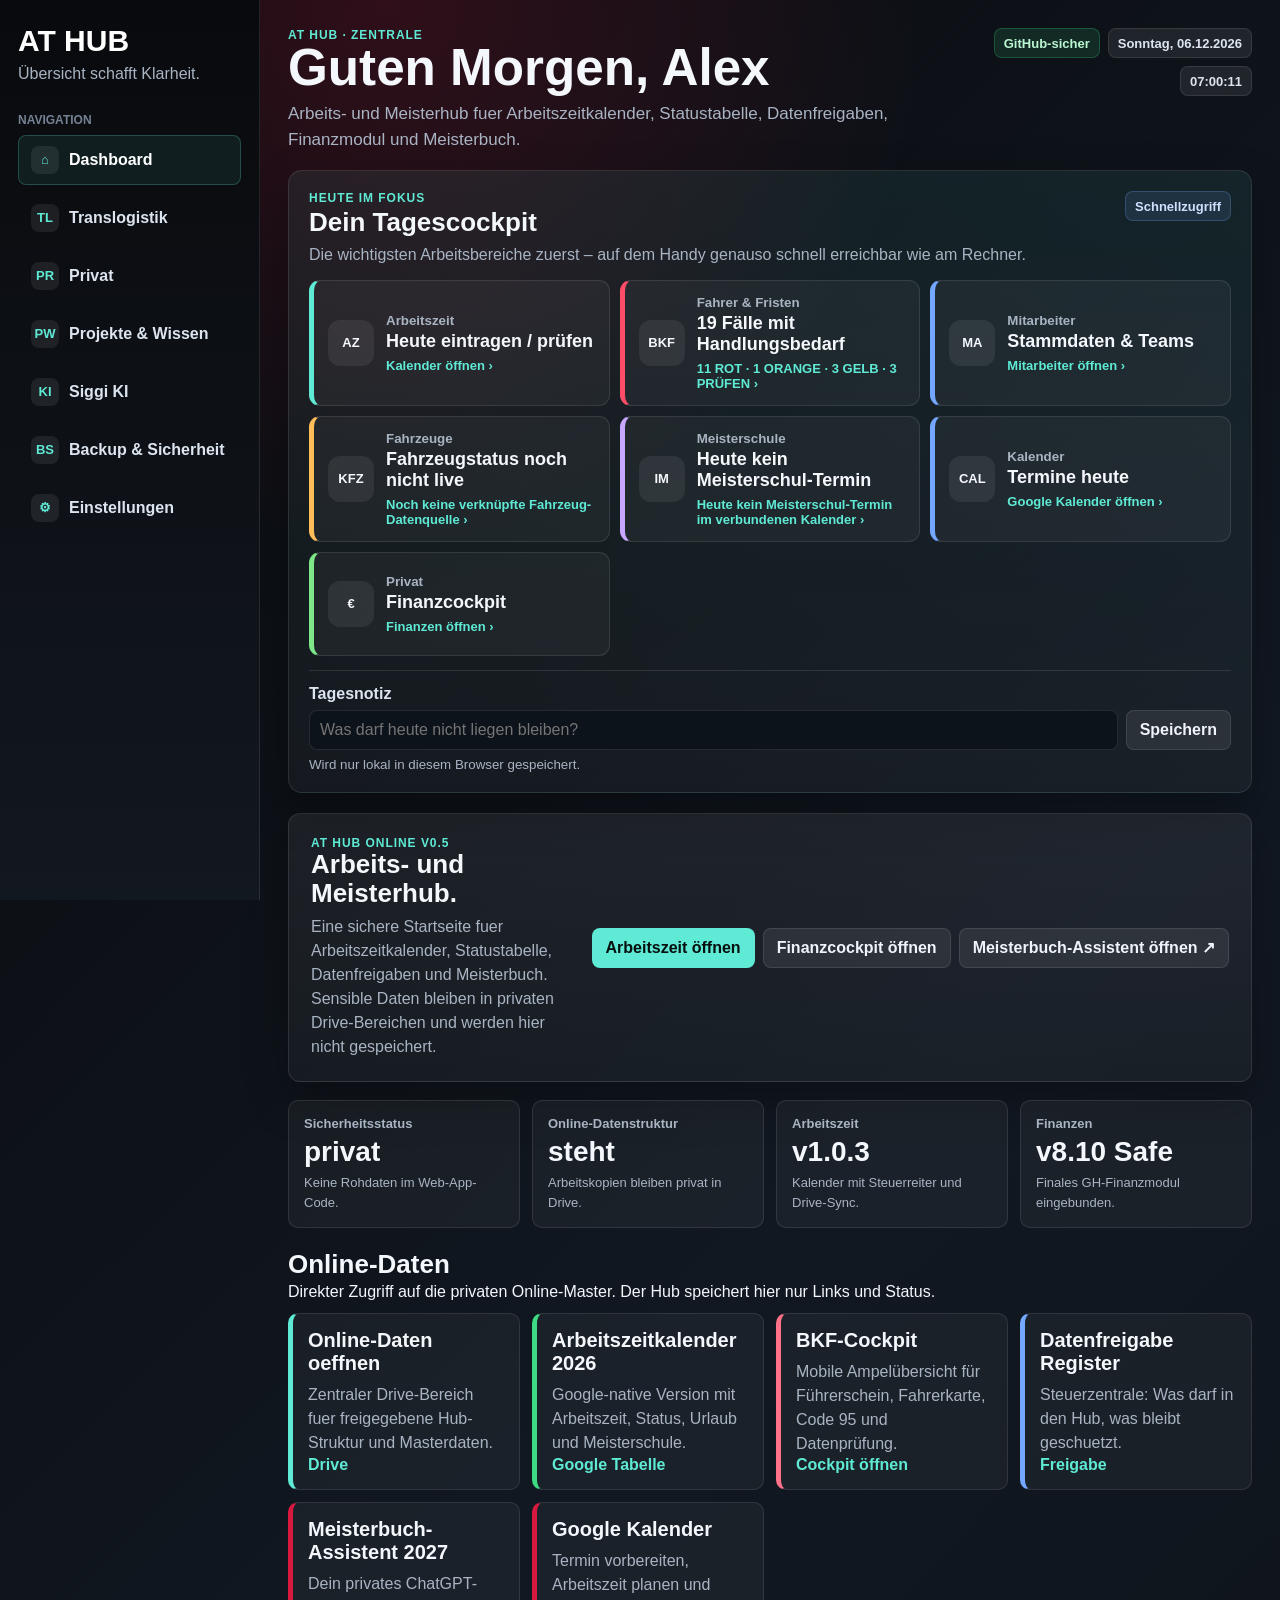
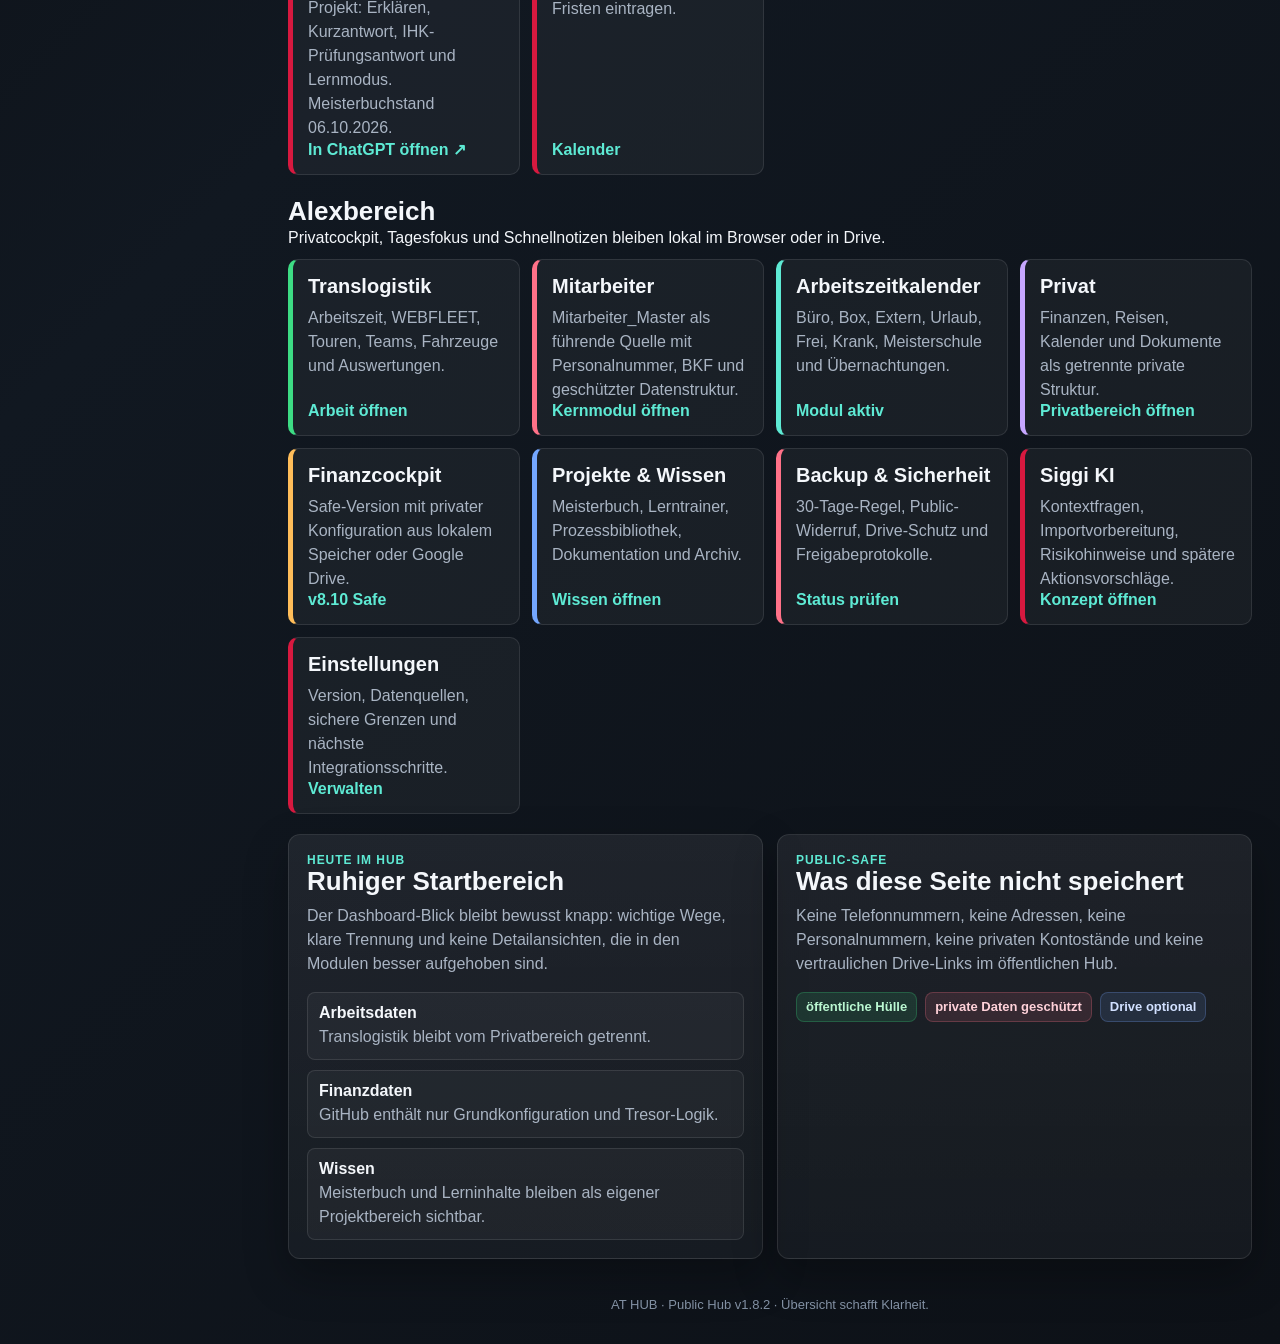
==== commit e511d913: "Google Kalender ins Tagescockpit holen" ====
--- a/index.html
+++ b/index.html
@@ -75,6 +75,11 @@
           <div><small>Meisterschule</small><strong id="schoolDailyStatus">Lernen & Meisterbuch</strong><em id="schoolDailyDetail">Wissen öffnen ›</em></div>
         </a>
 
+        <a class="daily-card daily-info" href="https://calendar.google.com/calendar/u/0/r" target="_blank" rel="noopener noreferrer">
+          <span class="daily-icon">CAL</span>
+          <div><small>Kalender</small><strong id="calendarDailyStatus">Termine heute</strong><em id="calendarDailyDetail">Google Kalender öffnen ›</em></div>
+        </a>
+
         <a class="daily-card daily-money" href="finanzen.html">
           <span class="daily-icon">€</span>
           <div><small>Privat</small><strong>Finanzcockpit</strong><em>Finanzen öffnen ›</em></div>
@@ -229,7 +234,7 @@
       </article>
     </section>
 
-    <footer>AT HUB · Public Hub v1.8 · Übersicht schafft Klarheit.</footer>
+    <footer>AT HUB · Public Hub v1.8.2 · Übersicht schafft Klarheit.</footer>
   </main>
 </div>
 <script src="hub-sync.js"></script>
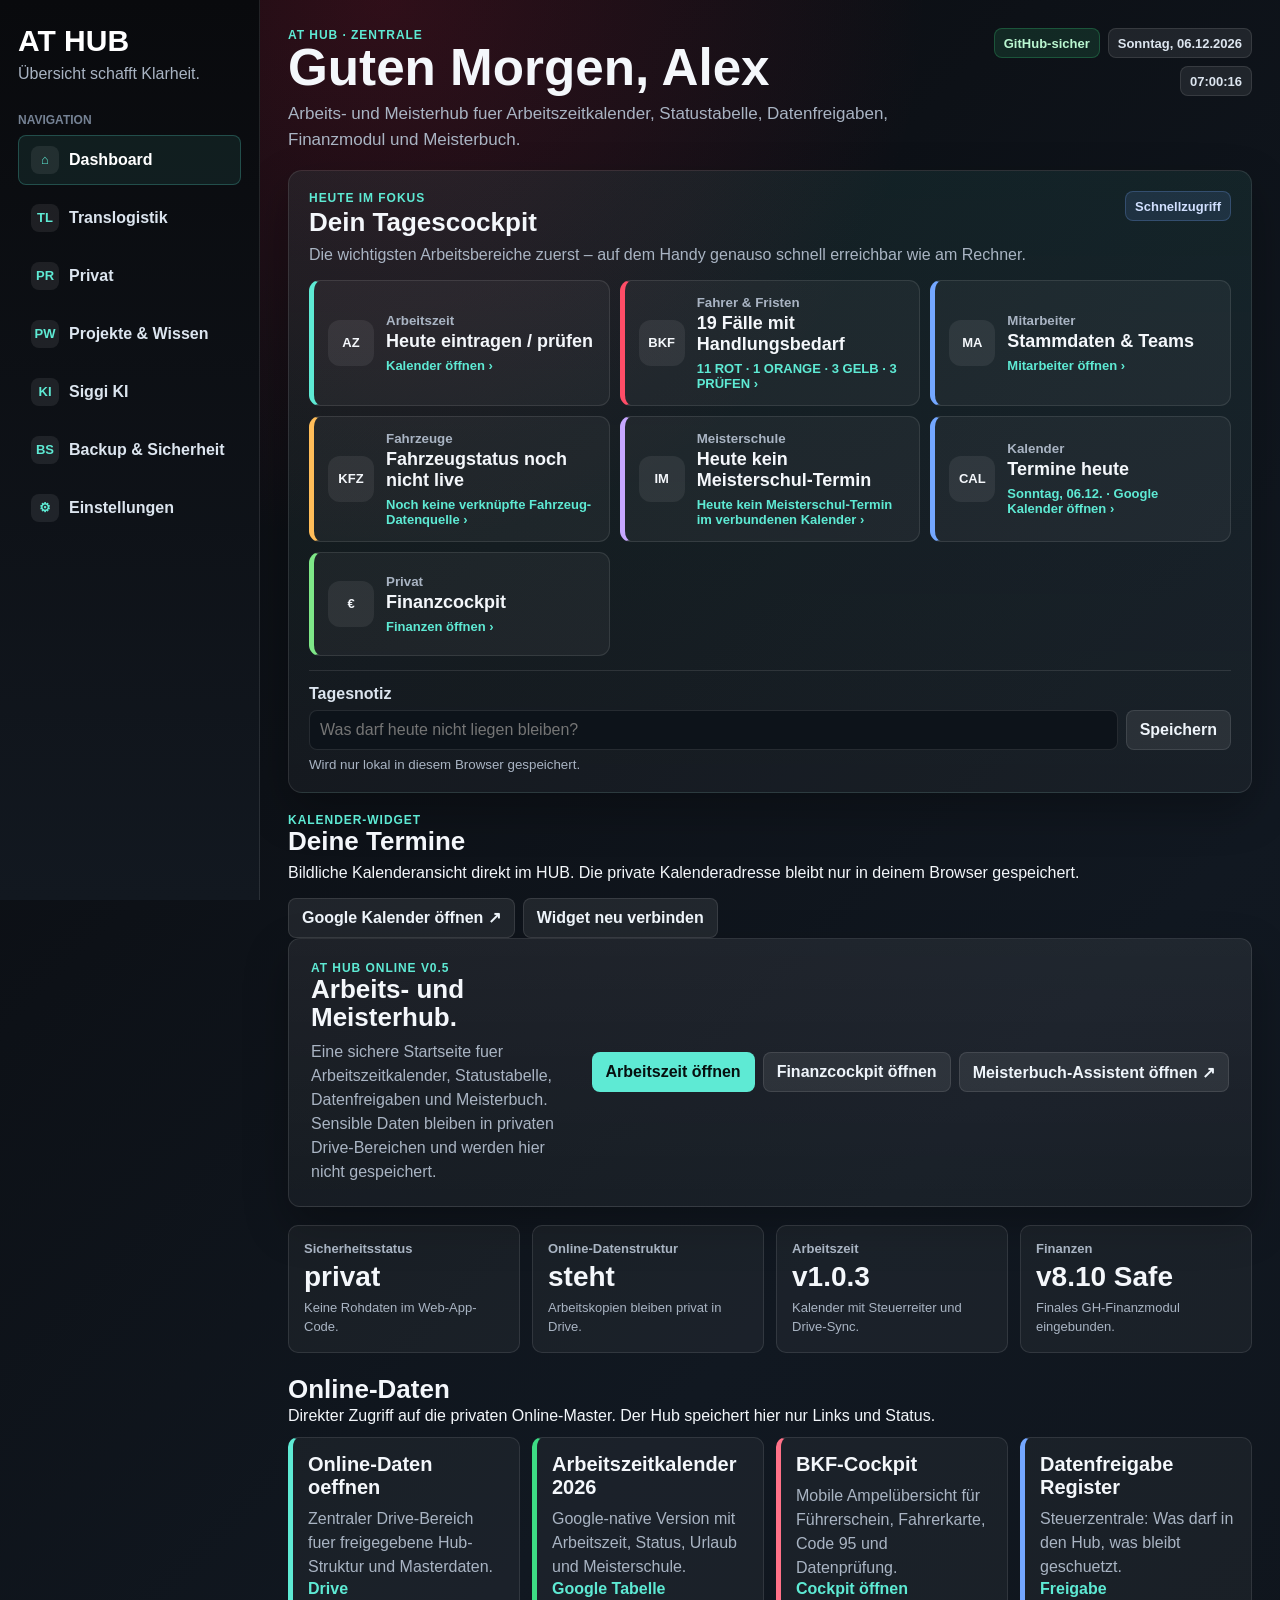
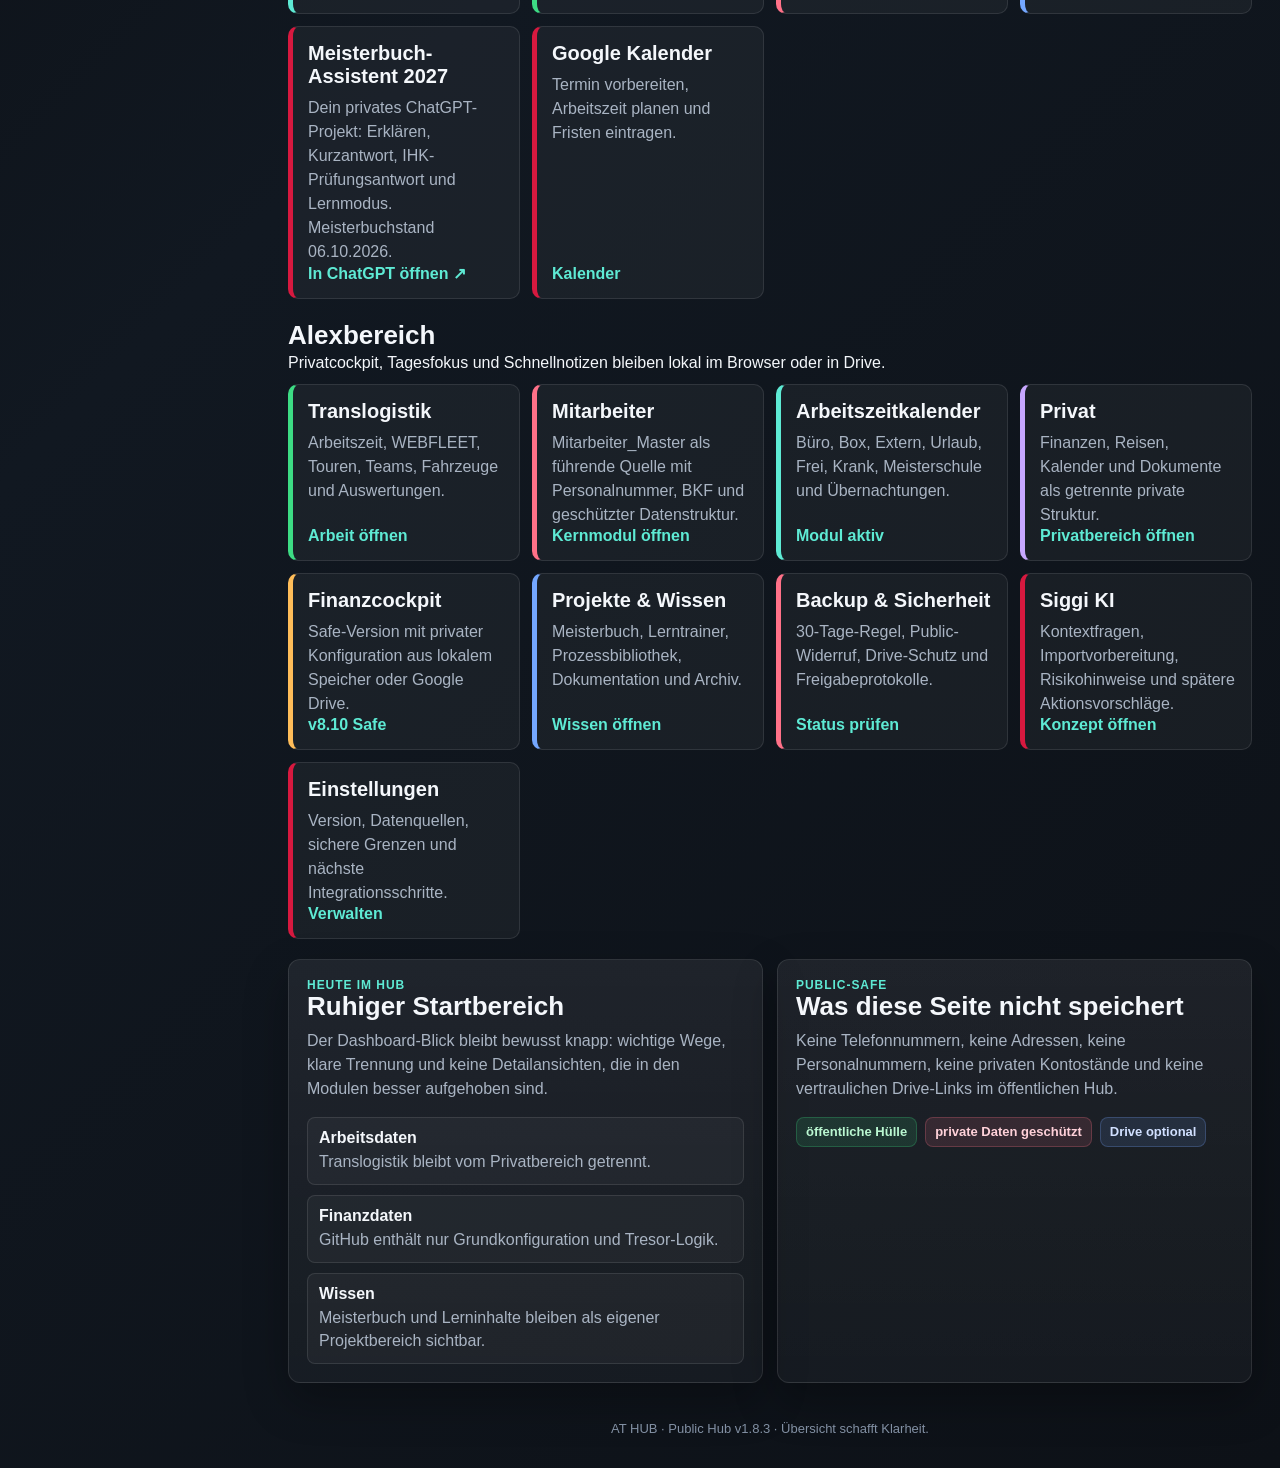
==== commit 0c4852a8: "Sicheres Google Kalender Widget im Dashboard ergänzen" ====
--- a/index.html
+++ b/index.html
@@ -96,6 +96,44 @@
       </div>
     </section>
 
+
+    <section class="hub-calendar-widget" aria-label="Google Kalender">
+      <div class="hub-calendar-head">
+        <div>
+          <div class="eyebrow">KALENDER-WIDGET</div>
+          <h2>Deine Termine</h2>
+          <p>Bildliche Kalenderansicht direkt im HUB. Die private Kalenderadresse bleibt nur in deinem Browser gespeichert.</p>
+        </div>
+        <div class="hero-actions">
+          <a class="secondary-btn" href="https://calendar.google.com/calendar/u/0/r" target="_blank" rel="noopener noreferrer">Google Kalender öffnen ↗</a>
+          <button class="secondary-btn" id="calendarWidgetReset" type="button">Widget neu verbinden</button>
+        </div>
+      </div>
+
+      <div id="calendarWidgetSetup" class="calendar-widget-setup" hidden>
+        <strong>Kalender einmalig verbinden</strong>
+        <p>Google Kalender → Einstellungen → gewünschten Kalender → <b>Kalender integrieren</b> → Einbettungscode bzw. die URL aus <code>src="…"</code> hier einfügen.</p>
+        <div class="daily-note-row">
+          <input id="calendarEmbedInput" type="text" autocomplete="off" placeholder="https://calendar.google.com/calendar/embed?...">
+          <button id="calendarEmbedSave" type="button">Verbinden</button>
+        </div>
+        <small>Die Adresse wird ausschließlich lokal im Browser gespeichert und nicht ins öffentliche GitHub-Repository geschrieben.</small>
+      </div>
+
+      <div id="calendarWidgetFrameWrap" class="hub-calendar-frame-wrap" hidden>
+        <iframe
+          id="hubCalendarFrame"
+          class="hub-calendar-frame"
+          title="Google Kalender"
+          loading="lazy"
+          frameborder="0"
+          scrolling="no"
+          referrerpolicy="strict-origin-when-cross-origin">
+        </iframe>
+      </div>
+      <small id="calendarWidgetState" class="hub-calendar-note"></small>
+    </section>
+
     <section class="hero">
       <div>
         <div class="eyebrow">AT HUB ONLINE v0.5</div>
@@ -234,7 +272,7 @@
       </article>
     </section>
 
-    <footer>AT HUB · Public Hub v1.8.2 · Übersicht schafft Klarheit.</footer>
+    <footer>AT HUB · Public Hub v1.8.3 · Übersicht schafft Klarheit.</footer>
   </main>
 </div>
 <script src="hub-sync.js"></script>
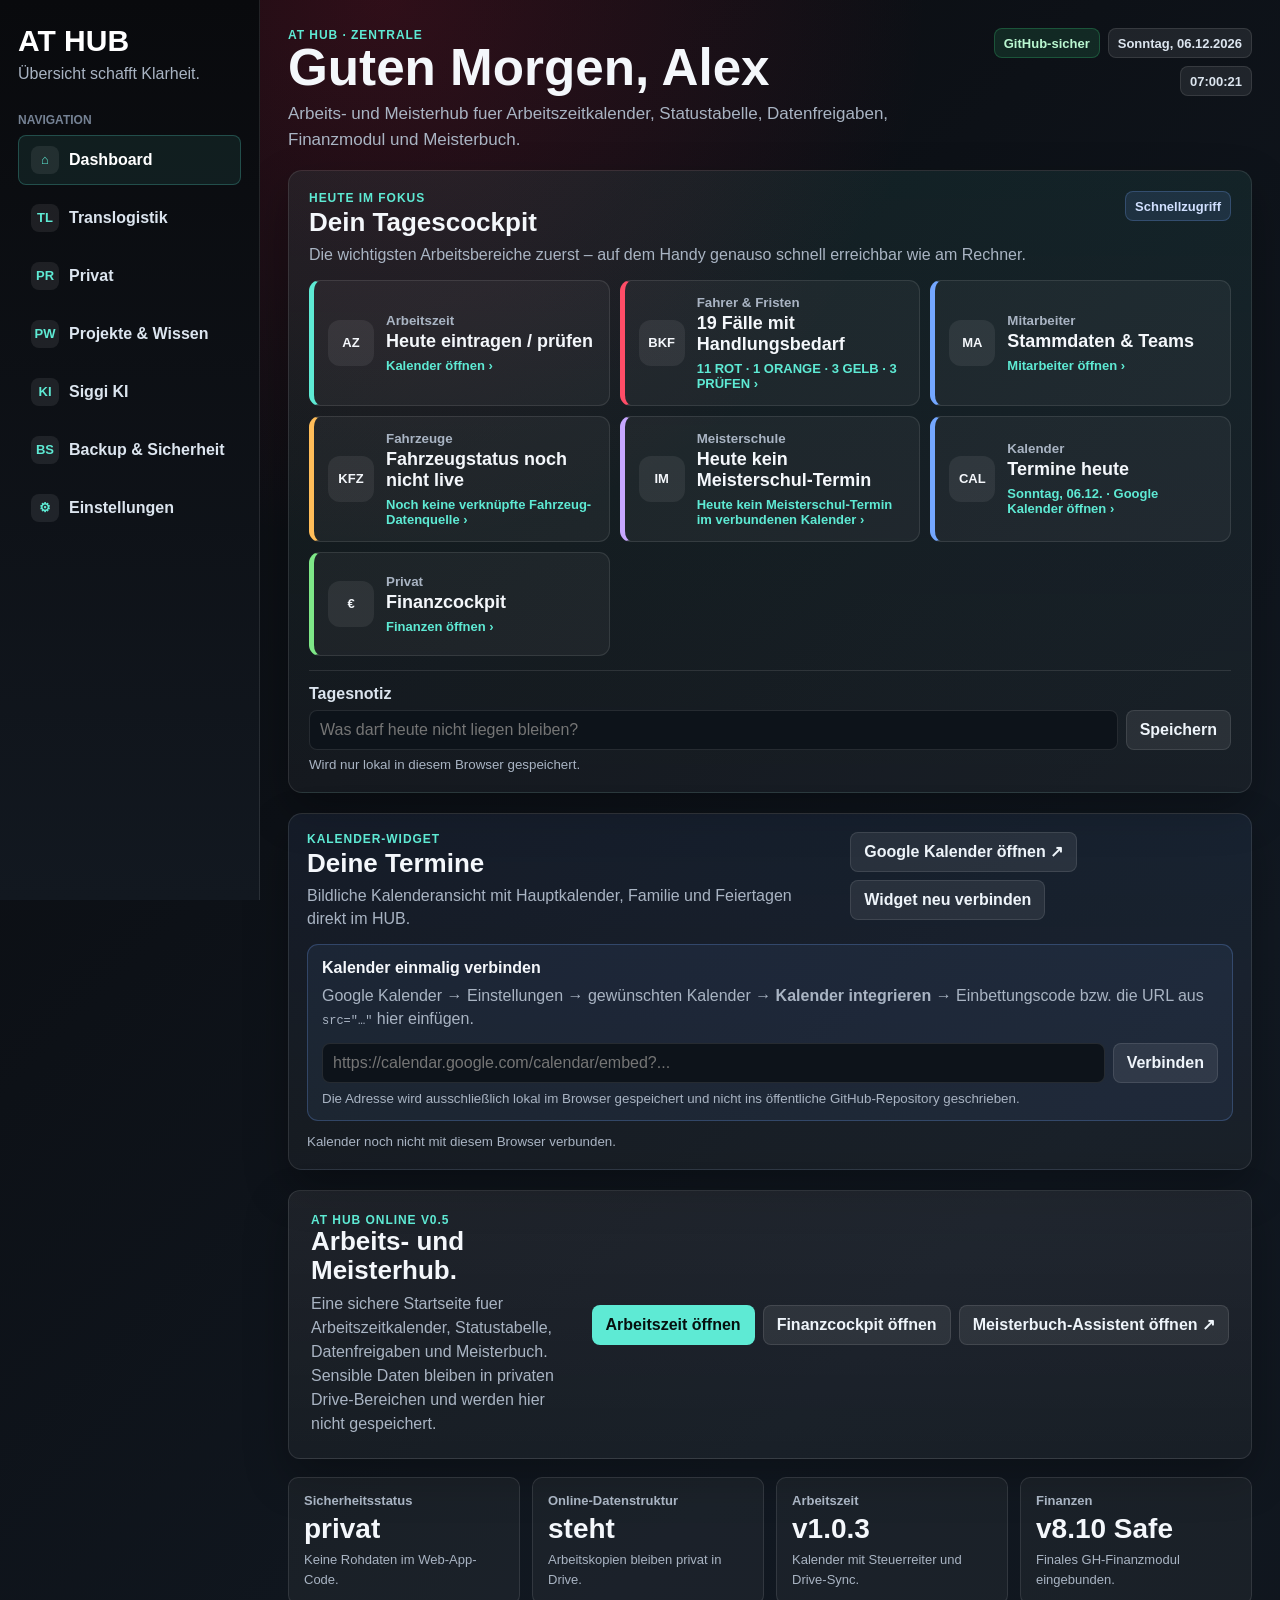
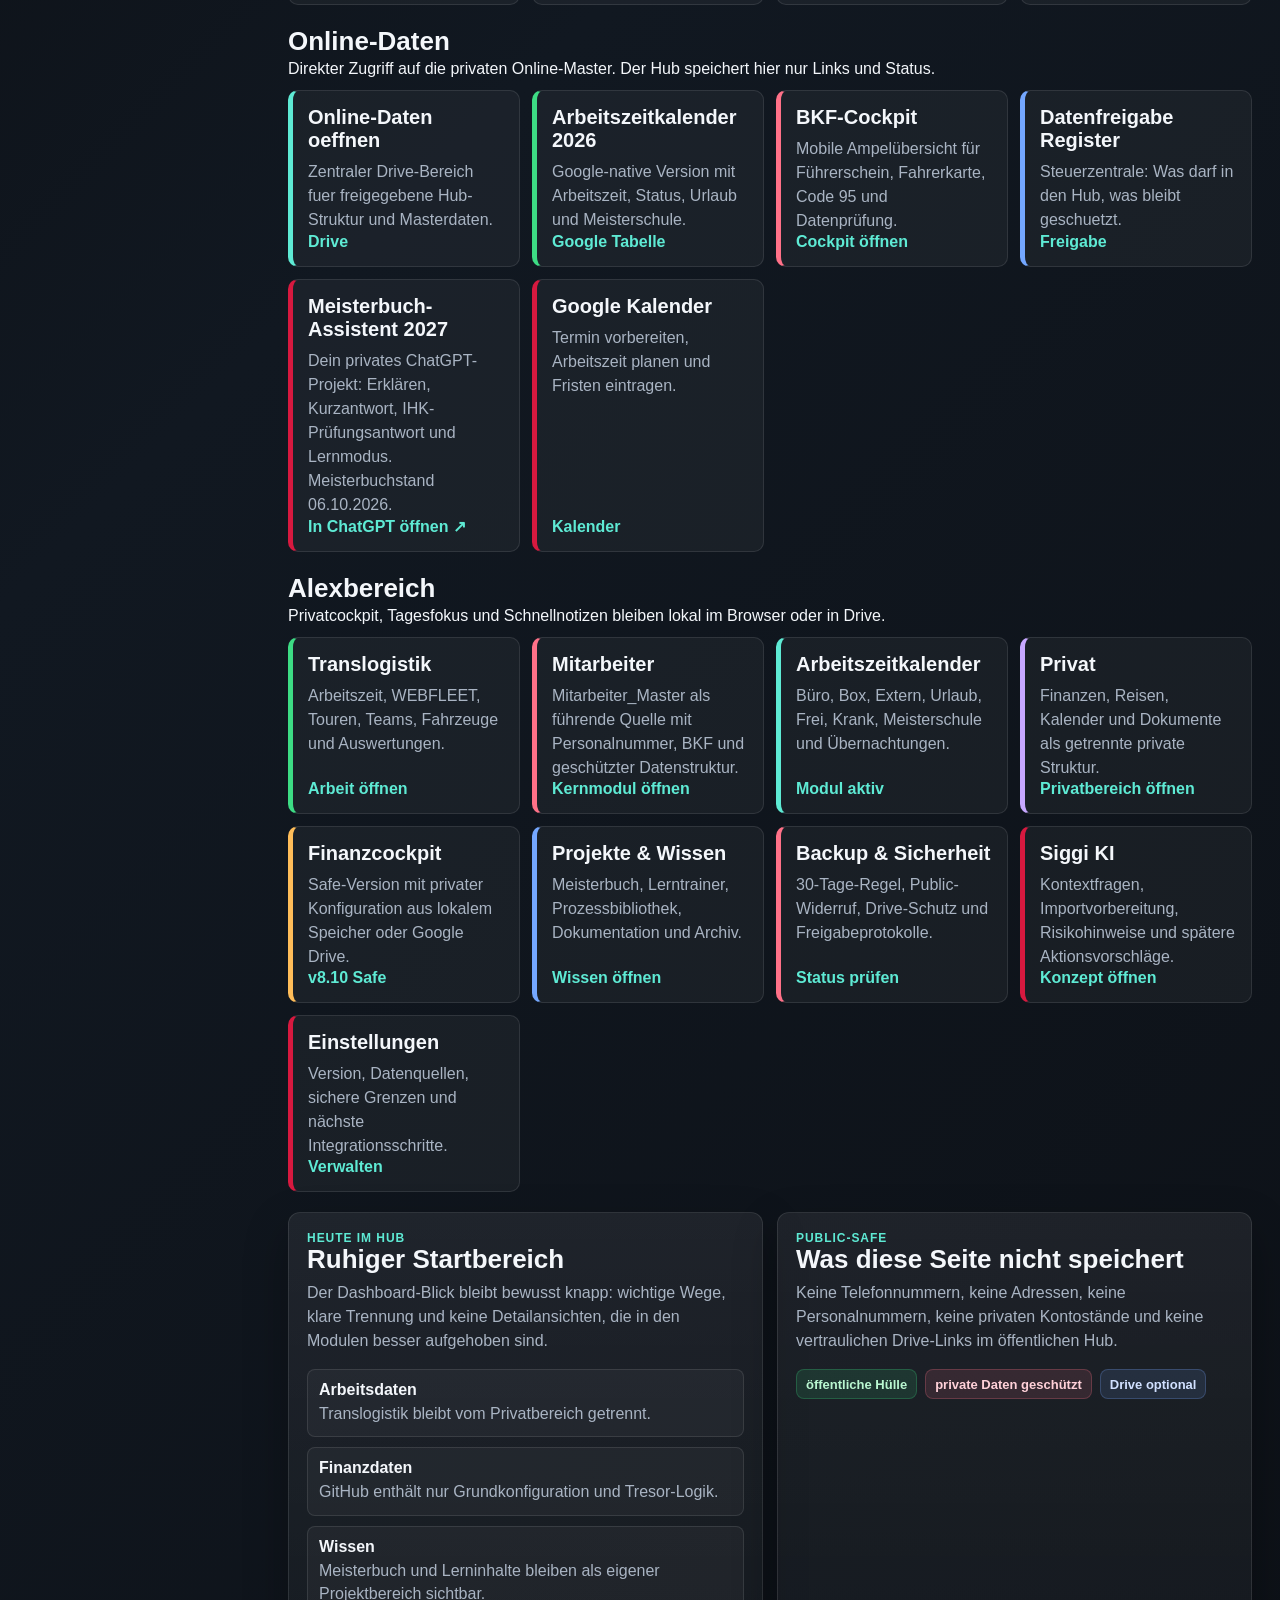
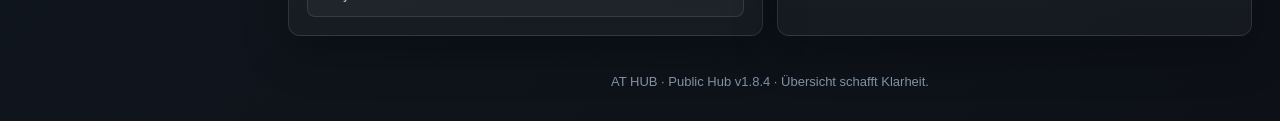
==== commit 6e00875e: "Kalender Widget auf Hauptkalender Familie und Feiertage umstellen" ====
--- a/index.html
+++ b/index.html
@@ -102,7 +102,7 @@
         <div>
           <div class="eyebrow">KALENDER-WIDGET</div>
           <h2>Deine Termine</h2>
-          <p>Bildliche Kalenderansicht direkt im HUB. Die private Kalenderadresse bleibt nur in deinem Browser gespeichert.</p>
+          <p>Bildliche Kalenderansicht mit Hauptkalender, Familie und Feiertagen direkt im HUB.</p>
         </div>
         <div class="hero-actions">
           <a class="secondary-btn" href="https://calendar.google.com/calendar/u/0/r" target="_blank" rel="noopener noreferrer">Google Kalender öffnen ↗</a>
@@ -272,7 +272,7 @@
       </article>
     </section>
 
-    <footer>AT HUB · Public Hub v1.8.3 · Übersicht schafft Klarheit.</footer>
+    <footer>AT HUB · Public Hub v1.8.4 · Übersicht schafft Klarheit.</footer>
   </main>
 </div>
 <script src="hub-sync.js"></script>
--- a/hub.css
+++ b/hub.css
@@ -750,3 +750,58 @@
   .daily-note-row{grid-template-columns:1fr}
   .daily-note-row button{width:100%}
 }
+
+
+/* Google Kalender Widget */
+.hub-calendar-widget{
+  margin:0 0 20px;
+  padding:18px;
+  border:1px solid var(--line);
+  border-radius:14px;
+  background:linear-gradient(180deg,rgba(116,167,255,.08),rgba(255,255,255,.035));
+  box-shadow:var(--shadow);
+}
+.hub-calendar-head{
+  display:flex;
+  justify-content:space-between;
+  align-items:flex-start;
+  gap:16px;
+  margin-bottom:14px;
+}
+.hub-calendar-head h2{margin:3px 0 6px}
+.hub-calendar-head p{margin:0;color:var(--muted);line-height:1.45}
+.calendar-widget-setup{
+  margin-bottom:12px;
+  padding:14px;
+  border:1px solid rgba(116,167,255,.25);
+  border-radius:11px;
+  background:rgba(116,167,255,.07);
+}
+.calendar-widget-setup p{margin:7px 0 12px;color:var(--muted);line-height:1.45}
+.calendar-widget-setup code{font-size:12px}
+.calendar-widget-setup small{display:block;margin-top:8px;color:var(--muted)}
+.hub-calendar-frame-wrap{
+  overflow:hidden;
+  border:1px solid var(--line);
+  border-radius:12px;
+  background:#fff;
+}
+.hub-calendar-frame{
+  width:100%;
+  height:620px;
+  display:block;
+  background:#fff;
+}
+.hub-calendar-note{
+  display:block;
+  margin-top:9px;
+  color:var(--muted);
+  line-height:1.4;
+}
+@media(max-width:720px){
+  .hub-calendar-widget{padding:14px}
+  .hub-calendar-head{display:grid;grid-template-columns:1fr}
+  .hub-calendar-head .hero-actions{display:grid;grid-template-columns:1fr}
+  .hub-calendar-head .secondary-btn{width:100%}
+  .hub-calendar-frame{height:520px}
+}
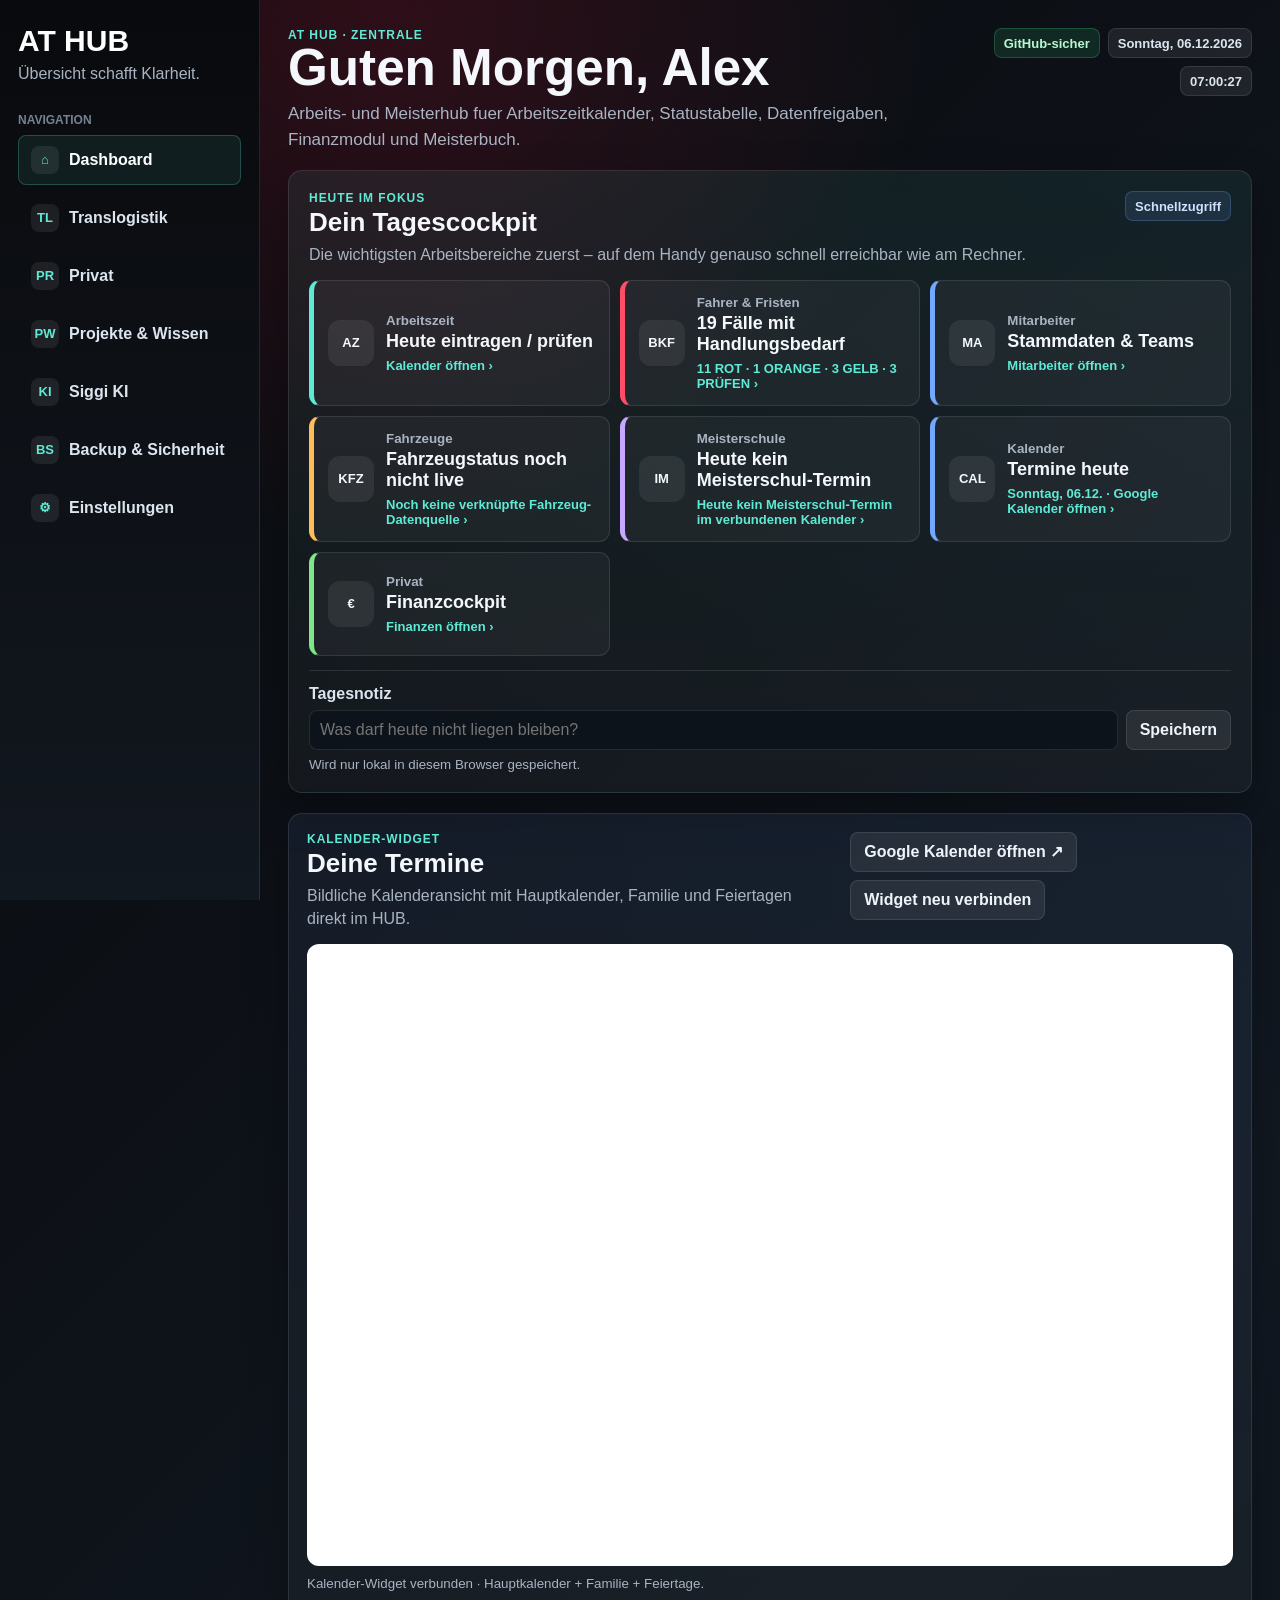
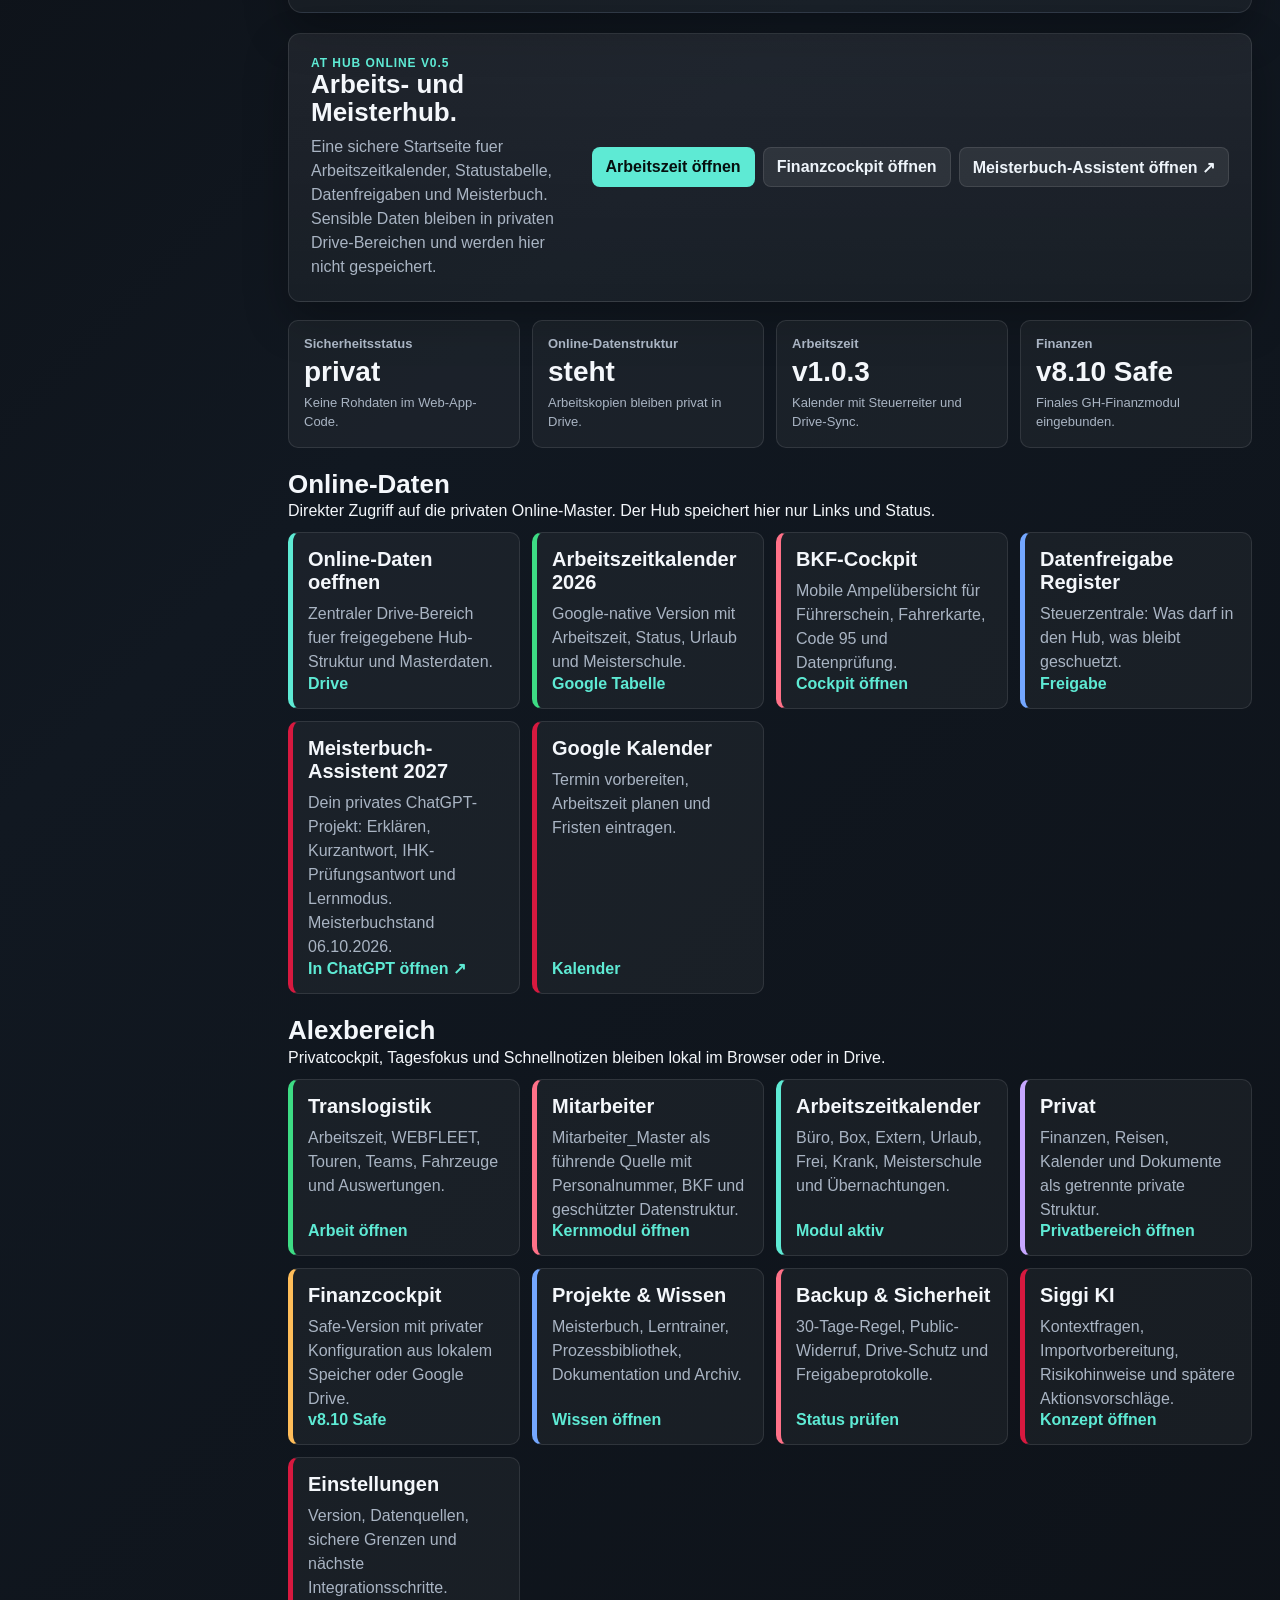
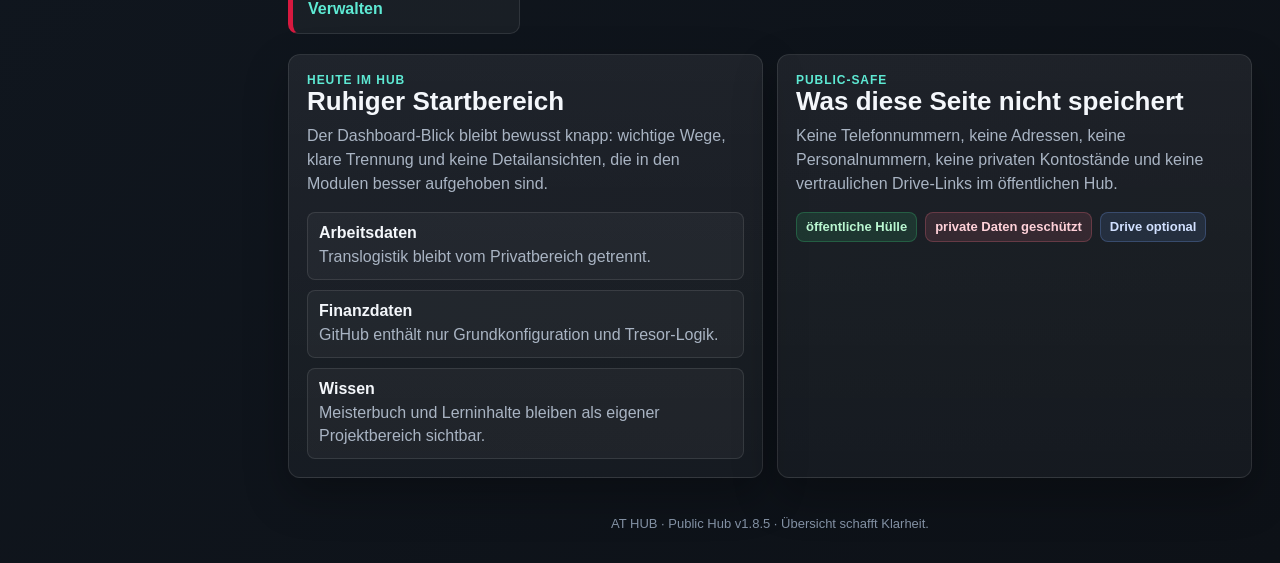
==== commit 846f0fb2: "Cache Busting für Dashboard Ressourcen erzwingen" ====
--- a/index.html
+++ b/index.html
@@ -6,7 +6,7 @@
   <meta name="theme-color" content="#0b0d10">
   <title>AT HUB · Dashboard</title>
   <link rel="manifest" href="manifest.webmanifest">
-  <link rel="stylesheet" href="hub.css">
+  <link rel="stylesheet" href="hub.css?v=1.8.5">
 </head>
 <body>
 <div class="shell">
@@ -272,10 +272,10 @@
       </article>
     </section>
 
-    <footer>AT HUB · Public Hub v1.8.4 · Übersicht schafft Klarheit.</footer>
+    <footer>AT HUB · Public Hub v1.8.5 · Übersicht schafft Klarheit.</footer>
   </main>
 </div>
-<script src="hub-sync.js"></script>
+<script src="hub-sync.js?v=1.8.5"></script>
 </body>
 </html>
 
